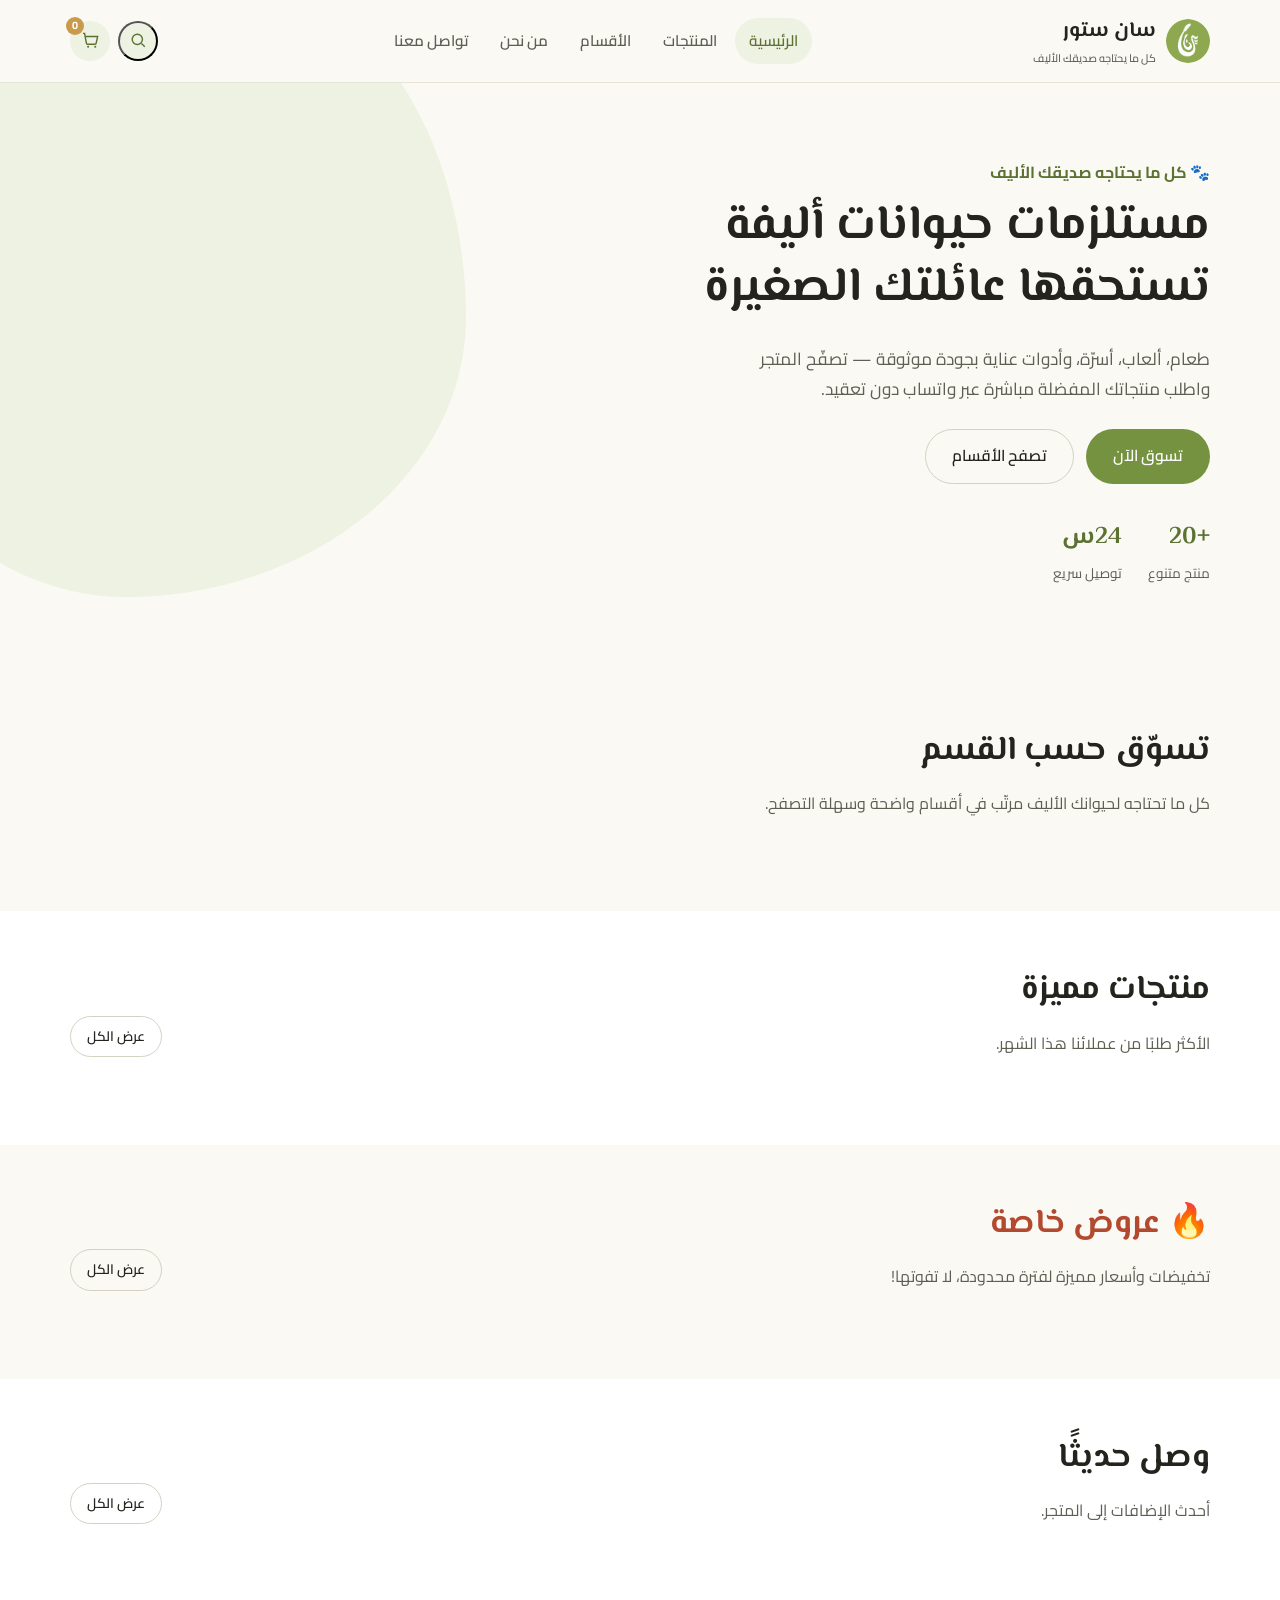
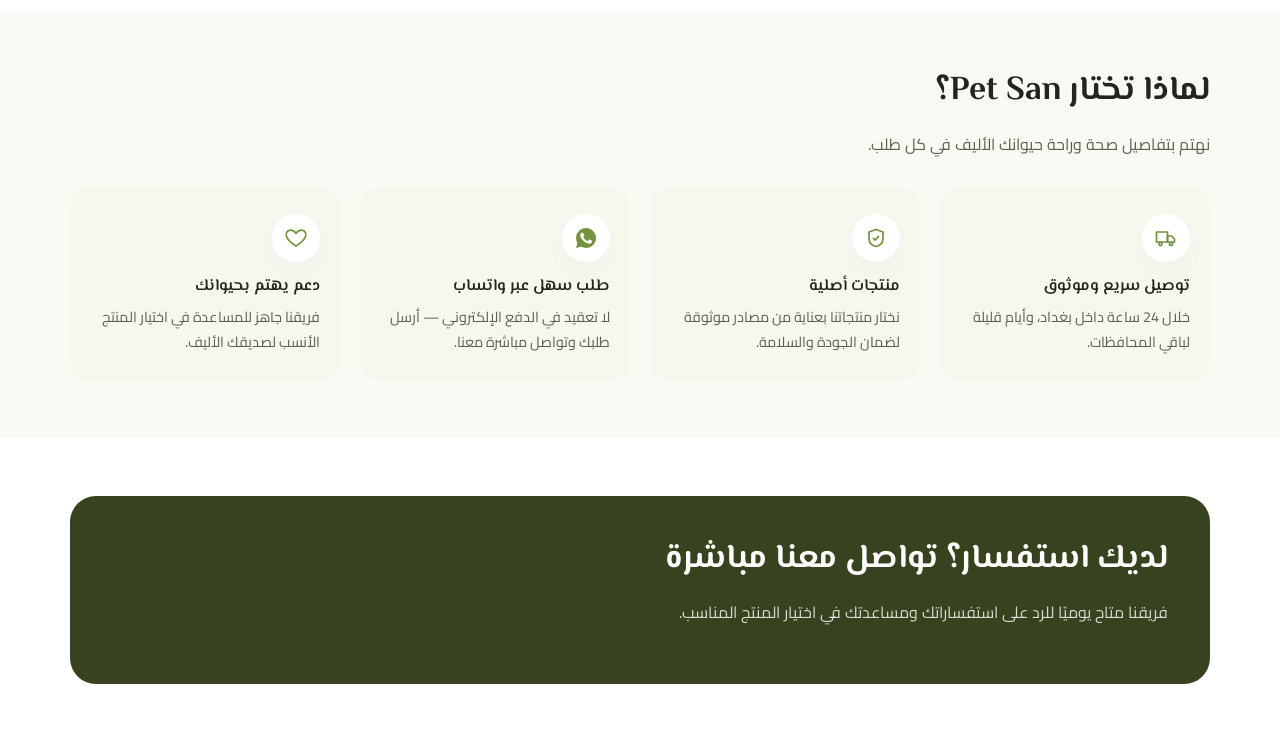
==== index.html @ 2a47bd46 "Update index.html" ====
<!DOCTYPE html>
<html lang="ar" dir="rtl">
<head>
  <meta name="viewport" content="width=device-width, initial-scale=1.0">
  <meta charset="UTF-8">
  <meta http-equiv="Cache-Control" content="no-cache, no-store, must-revalidate">
  <meta http-equiv="Pragma" content="no-cache">
  <meta http-equiv="Expires" content="0">
  <title>سان ستور | متجر مستلزمات الحيوانات الأليفة</title>
  <meta name="description" content="متجر عراقي لمستلزمات القطط والكلاب والطيور والأسماك — طلب سهل عبر واتساب وتوصيل سريع.">
  <link rel="icon" href="assets/logo/logo.png">
  <link rel="stylesheet" href="css/style.css?v=9">
<style>
  /* === التعديلات الجديدة === */
  .hero-art { background: none !important; box-shadow: none !important; border-radius: 0 !important; }
  .ads-slider-container {
      position: relative; width: 100%; aspect-ratio: 16 / 9;
      border-radius: var(--radius-lg, 16px); overflow: hidden;
      box-shadow: var(--shadow-lift); background: var(--olive-50); display: flex;
  }
  .ads-slider-track { display: flex; width: 100%; height: 100%; transition: transform 0.4s ease-in-out; }
  .ad-slide { flex: 0 0 100%; width: 100%; height: 100%; position: relative; }
  .ad-slide img { width: 100%; height: 100%; object-fit: cover; }
  .ads-dots { position: absolute; bottom: 12px; left: 50%; transform: translateX(-50%); display: flex; gap: 6px; z-index: 10; }
  .ad-dot { width: 8px; height: 8px; border-radius: 50%; background: rgba(255,255,255,0.5); cursor: pointer; transition: background 0.3s, transform 0.3s; }
  .ad-dot.active { background: var(--white, #fff); transform: scale(1.3); }
  
  .hero-art-default { position: relative; aspect-ratio: 1 / 1; border-radius: 55% 45% 60% 40% / 50% 55% 45% 50%; background: linear-gradient(155deg, var(--olive-500), var(--olive-700)); display: flex; align-items: center; justify-content: center; box-shadow: var(--shadow-lift); }
  .hero-art-default img { width: 46%; filter: drop-shadow(0 12px 18px rgba(0,0,0,.18)); }

  @media (max-width: 768px) {
    .section { padding-block: 14px !important; }
    .hero { padding-block: 16px 20px !important; }
    .section-head { margin-bottom: 10px !important; }

 

    .cat-chip { width: 95px !important; padding: 12px 8px !important; gap: 6px !important; }
    .cat-chip .cat-icon { width: 62px !important; height: 62px !important; }
    .cat-chip .cat-icon svg { width: 30px !important; height: 30px !important; }
    .cat-chip span.name { font-size: 0.95rem !important; font-weight: 700 !important; }

    .feature-grid { grid-template-columns: repeat(2, 1fr) !important; gap: 10px !important; }
    .feature-grid h3 { font-size: 13px !important; margin-bottom: 5px !important; }
    .feature-grid p { font-size: 11px !important; }
    
    /* كاروسيل أفقي لصفوف المنتجات في الصفحة الرئيسية فقط (تفاصيل شكل البطاقة نفسها موجودة في css/style.css) */
    .product-grid {
      display: flex !important; flex-wrap: nowrap !important; overflow-x: auto !important;
      scroll-snap-type: x mandatory !important; scroll-behavior: smooth !important;
      padding-bottom: 15px !important; -webkit-overflow-scrolling: touch !important;
      scrollbar-width: none !important; gap: 10px !important;
    }
    .product-grid::-webkit-scrollbar { display: none !important; }

    .product-grid .product-card {
      flex: 0 0 calc(50% - 5px) !important;
      max-width: none !important;
      scroll-snap-align: start !important;
    }
  }
</style>
</head>
<body>

<div id="site-header" data-active="home"></div>

<main>
  <section class="hero">
    <div class="hero-blob"></div>
    <div class="container hero-inner">
      <div class="hero-copy">
        <div class="hero-eyebrow-free">🐾 كل ما يحتاجه صديقك الأليف</div>
        <h1>مستلزمات حيوانات أليفة تستحقها عائلتك الصغيرة</h1>
        <p>طعام، ألعاب، أسرّة، وأدوات عناية بجودة موثوقة — تصفّح المتجر واطلب منتجاتك المفضلة مباشرة عبر واتساب دون تعقيد.</p>
        <div class="hero-cta">
          <a href="products.html" class="btn btn-primary">تسوق الآن</a>
          <a href="#categories" class="btn btn-outline">تصفح الأقسام</a>
        </div>
        <div class="hero-trust">
          <div><strong>+20</strong><span>منتج متنوع</span></div>
          <div><strong>24س</strong><span>توصيل سريع</span></div>
        </div>
      </div>
       <div class="hero-art" id="heroAdsContainer"></div>
    </div>
  </section>

  <section class="section" id="categories">
    <div class="container">
      <div class="section-head">
        <div>
          <h2>تسوّق حسب القسم</h2>
          <p>كل ما تحتاجه لحيوانك الأليف مرتّب في أقسام واضحة وسهلة التصفح.</p>
        </div>
      </div>
      <div class="cat-scroller" id="homeCategories"></div>
    </div>
  </section>

  <section class="section section-alt">
    <div class="container">
      <div class="section-head">
        <div>
          <h2>منتجات مميزة</h2>
          <p>الأكثر طلبًا من عملائنا هذا الشهر.</p>
        </div>
        <a href="products.html?filter=featured" class="btn btn-outline btn-sm">عرض الكل</a>
      </div>
      <div class="product-grid" id="featuredGrid"></div>
    </div>
  </section>

  <section class="section">
    <div class="container">
      <div class="section-head">
        <div>
          <h2 style="color: var(--danger);">🔥 عروض خاصة</h2>
          <p>تخفيضات وأسعار مميزة لفترة محدودة، لا تفوتها!</p>
        </div>
        <a href="products.html?filter=offer" class="btn btn-outline btn-sm">عرض الكل</a>
      </div>
      <div class="product-grid" id="offerGrid"></div>
    </div>
  </section>

  <section class="section section-alt">
    <div class="container">
      <div class="section-head">
        <div>
          <h2>وصل حديثًا</h2>
          <p>أحدث الإضافات إلى المتجر.</p>
        </div>
        <a href="products.html?filter=new" class="btn btn-outline btn-sm">عرض الكل</a>
      </div>
      <div class="product-grid" id="newGrid"></div>
    </div>
  </section>

  <section class="section">
    <div class="container">
      <div class="section-head">
        <div>
          <h2>لماذا تختار Pet San؟</h2>
          <p>نهتم بتفاصيل صحة وراحة حيوانك الأليف في كل طلب.</p>
        </div>
      </div>
      <div class="feature-grid">
        <div class="feature-card">
          <div class="icon">__ICON_TRUCK__</div>
          <h3>توصيل سريع وموثوق</h3>
          <p>خلال 24 ساعة داخل بغداد، وأيام قليلة لباقي المحافظات.</p>
        </div>
        <div class="feature-card">
          <div class="icon">__ICON_SHIELD__</div>
          <h3>منتجات أصلية</h3>
          <p>نختار منتجاتنا بعناية من مصادر موثوقة لضمان الجودة والسلامة.</p>
        </div>
        <div class="feature-card">
          <div class="icon">__ICON_WHATSAPP__</div>
          <h3>طلب سهل عبر واتساب</h3>
          <p>لا تعقيد في الدفع الإلكتروني — أرسل طلبك وتواصل مباشرة معنا.</p>
        </div>
        <div class="feature-card">
          <div class="icon">__ICON_HEART__</div>
          <h3>دعم يهتم بحيوانك</h3>
          <p>فريقنا جاهز للمساعدة في اختيار المنتج الأنسب لصديقك الأليف.</p>
        </div>
      </div>
    </div>
  </section>

  <section class="section section-alt">
    <div class="container">
      <div class="contact-band" id="contactBand">
        <div>
          <h2>لديك استفسار؟ تواصل معنا مباشرة</h2>
          <p>فريقنا متاح يوميًا للرد على استفساراتك ومساعدتك في اختيار المنتج المناسب.</p>
        </div>
        <div class="social-row" id="homeSocialRow" style="flex-wrap: wrap; justify-content: center; gap: 10px;"></div>
      </div>
    </div>
  </section>
</main>

<div id="site-footer"></div>

<script src="js/config.js?v=24"></script>
<script src="js/icons.js?v=24"></script>
<script src="js/store.js?v=24"></script>
<script src="js/whatsapp.js?v=24"></script>
<script src="js/app.js?v=24"></script>
<script src="js/products.js?v=24"></script>
<script>
  document.addEventListener("DOMContentLoaded", function () {
    document.querySelector(".feature-grid").innerHTML = document.querySelector(".feature-grid").innerHTML
      .replace("__ICON_TRUCK__", iconSvg("truck"))
      .replace("__ICON_SHIELD__", iconSvg("shield"))
      .replace("__ICON_WHATSAPP__", iconSvg("whatsapp"))
      .replace("__ICON_HEART__", iconSvg("heart"));

    const s = Store.getSettings();
    document.getElementById("homeSocialRow").innerHTML =
      '<a href="https://wa.me/' + whatsappDigitsOnly(s.whatsapp) + '" target="_blank" rel="noopener">' + iconSvg("whatsapp") + "واتساب</a>" +
      '<a href="' + s.instagram + '" target="_blank" rel="noopener">' + iconSvg("instagram") + 'انستقرام</a>' +
      '<a href="https://www.tiktok.com/@pet.san1?_r=1&_t=ZS-99pvm9fFrNt" target="_blank" rel="noopener"><svg xmlns="http://www.w3.org/2000/svg" width="18" height="18" viewBox="0 0 448 512" fill="currentColor" style="margin-left: 8px;"><path d="M448,209.91a210.06,210.06,0,0,1-122.77-39.25V349.38A162.55,162.55,0,1,1,185,188.31V278.2a74.62,74.62,0,1,0,52.23,71.18V0l88,0a121.18,121.18,0,0,0,1.86,22.17h0A122.18,122.18,0,0,0,381,102.39a121.43,121.43,0,0,0,67,20.14Z"/></svg>تيك توك</a>';

    // دمج إعلانات لوحة الأدمن (Store.getAds) مع الإعلانات الثابتة من js/config.js (CODE_ADS)
    const adminAds = Store.getAds();
    const codeAds = (typeof CODE_ADS !== "undefined") ? CODE_ADS : [];
    const ads = adminAds.concat(codeAds).sort((a, b) => (a.order || 0) - (b.order || 0));
    const heroArt = document.getElementById("heroAdsContainer");
    
    if (ads.length > 0) {
        let trackHtml = '<div class="ads-slider-container"><div class="ads-slider-track" id="adsTrack">';
        let dotsHtml = '<div class="ads-dots">';
        
        ads.forEach((ad, index) => {
            const imgWrap = ad.link ? `<a href="${ad.link}" target="_blank" style="display:block;width:100%;height:100%;"><img src="${ad.image}"></a>` : `<img src="${ad.image}">`;
            trackHtml += `<div class="ad-slide" data-index="${index}">${imgWrap}</div>`;
            dotsHtml += `<div class="ad-dot ${index === 0 ? 'active' : ''}" data-target="${index}"></div>`;
        });
        
        trackHtml += '</div>' + dotsHtml + '</div></div>';
        heroArt.innerHTML = trackHtml;
        
        const track = document.getElementById("adsTrack");
        const dots = document.querySelectorAll(".ad-dot");
        let currentIndex = 0, slideInterval;
        
        function goToSlide(index) {
            if(index < 0) index = ads.length - 1;
            if(index >= ads.length) index = 0;
            currentIndex = index;
            track.style.transform = `translateX(${currentIndex * 100}%)`;
            dots.forEach(d => d.classList.remove('active'));
            if(dots[currentIndex]) dots[currentIndex].classList.add('active');
        }
        
        function nextSlide() { goToSlide(currentIndex + 1); }
        function startAutoSlide() { slideInterval = setInterval(nextSlide, 3500); }
        function stopAutoSlide() { clearInterval(slideInterval); }
        
        dots.forEach(dot => {
            dot.addEventListener("click", function() { stopAutoSlide(); goToSlide(parseInt(this.dataset.target)); startAutoSlide(); });
        });
        
        startAutoSlide();
        
        let startX = 0, endX = 0;
        track.addEventListener('touchstart', e => { stopAutoSlide(); startX = e.changedTouches[0].screenX; });
        track.addEventListener('touchend', e => { 
            endX = e.changedTouches[0].screenX; 
            if (startX - endX > 50) nextSlide(); else if (endX - startX > 50) goToSlide(currentIndex - 1);
            startAutoSlide();
        });
    } else { heroArt.innerHTML = '<div class="hero-art-default"><img src="assets/logo/logo.png" alt="شعار سان ستور"></div>'; }
  });
</script>
</body>
</html>
---- css/style.css ----
/* ==========================================================================
   وربيرة | متجر مستلزمات الحيوانات الأليفة — Stylesheet
   ========================================================================== */

@import url('https://fonts.googleapis.com/css2?family=El+Messiri:wght@400;500;600;700&family=Cairo:wght@400;500;600;700&display=swap');

:root {
  /* Brand palette, drawn from the logo */
  --olive-900: #37421f;
  --olive-700: #5c7233;
  --olive-600: #74923f;
  --olive-500: #8fa94d;
  --olive-400: #a9c06e;
  --olive-100: #eef2e2;
  --olive-50:  #f6f8ef;

  --sand-500: #c99a4b;   /* secondary accent — used sparingly for badges */
  --sand-100: #f7ecd9;

  --cream: #faf9f4;
  --white: #ffffff;

  --ink-900: #22241d;    /* headings / primary text */
  --ink-600: #5c5f52;    /* secondary text */
  --ink-300: #9a9d8f;    /* placeholder / muted */

  --line: #e6e5d8;
  --line-strong: #d3d2c2;
  --border-table: #e2e8f0; /* لون مخصص لجداول لوحة التحكم */

  --danger: #b3492f;
  --danger-bg: #f7e9e4;

  --radius-lg: 26px;
  --radius-md: 16px;
  --radius-sm: 10px;
  --radius-pill: 999px;

  --shadow-soft: 0 10px 30px -18px rgba(34, 36, 29, 0.35);
  --shadow-lift: 0 16px 40px -16px rgba(55, 66, 31, 0.28);

  --font-display: 'El Messiri', 'Tajawal', sans-serif;
  --font-body: 'Cairo', 'Tajawal', sans-serif;

  --container: 1180px;
}

* { box-sizing: border-box; }
html { scroll-behavior: smooth; }

body {
  margin: 0;
  font-family: var(--font-body);
  color: var(--ink-900);
  background: var(--cream);
  line-height: 1.7;
  -webkit-font-smoothing: antialiased;
}

img { max-width: 100%; display: block; }

h1, h2, h3, h4 {
  font-family: var(--font-display);
  color: var(--ink-900);
  margin: 0 0 .5em;
  line-height: 1.3;
}

h1 { font-size: clamp(2rem, 4vw, 3rem); font-weight: 700; }
h2 { font-size: clamp(1.5rem, 3vw, 2.1rem); font-weight: 700; }
h3 { font-size: 1.25rem; font-weight: 600; }

p { margin: 0 0 1em; color: var(--ink-600); }

a { color: inherit; text-decoration: none; }

button { font-family: inherit; cursor: pointer; }

:focus-visible {
  outline: 3px solid var(--olive-400);
  outline-offset: 2px;
}

.container {
  max-width: var(--container);
  margin-inline: auto;
  padding-inline: 20px;
}

.visually-hidden {
  position: absolute; width: 1px; height: 1px;
  overflow: hidden; clip: rect(0 0 0 0); white-space: nowrap;
}

/* ---------- Buttons ---------- */
.btn {
  display: inline-flex; align-items: center; justify-content: center; gap: 8px;
  padding: 13px 26px;
  border-radius: var(--radius-pill);
  border: 1px solid transparent;
  font-weight: 600; font-size: .98rem;
  transition: transform .15s ease, box-shadow .15s ease, background .15s ease;
}
.btn-primary { background: var(--olive-600); color: var(--white); }
.btn-primary:hover { background: var(--olive-700); box-shadow: var(--shadow-lift); transform: translateY(-1px); }
.btn-outline { background: transparent; border-color: var(--line-strong); color: var(--ink-900); }
.btn-outline:hover { border-color: var(--olive-600); color: var(--olive-700); }
.btn-whatsapp { background: var(--ink-900); color: var(--white); }
.btn-whatsapp:hover { background: var(--olive-700); }
.btn-sm { padding: 8px 16px; font-size: .85rem; }
.btn-block { width: 100%; }
.btn:disabled { opacity: .5; cursor: not-allowed; transform: none !important; box-shadow: none !important; }
.btn svg { width: 18px; height: 18px; flex-shrink: 0; }

.btn-icon {
  display: inline-flex; align-items: center; justify-content: center;
  width: 40px; height: 40px; border-radius: 50%;
  background: var(--olive-100); color: var(--olive-700);
  transition: background .15s ease;
}
.btn-icon:hover { background: var(--olive-500); color: var(--white); }

.btn-icon svg { width: 19px; height: 19px; }

/* ---------- Header ---------- */
#site-header {
  position: sticky; top: 0; z-index: 50;
}
.site-header {
  background: rgba(250, 249, 244, .92);
  backdrop-filter: blur(8px);
  border-bottom: 1px solid var(--line);
}
.header-inner {
  display: flex; align-items: center; justify-content: space-between;
  padding-block: 14px; gap: 20px;
}
.brand { display: flex; align-items: center; gap: 10px; }
.brand img { width: 44px; height: 44px; border-radius: 50%; }
.brand-name { font-family: var(--font-display); font-size: 1.3rem; font-weight: 700; }
.brand-name span { display: block; font-family: var(--font-body); font-size: .68rem; font-weight: 500; color: var(--ink-600); }

.main-nav { display: flex; align-items: center; gap: 4px; }
.main-nav a {
  padding: 10px 14px; border-radius: var(--radius-pill); font-weight: 600; font-size: .95rem; color: var(--ink-600);
  transition: background .15s ease, color .15s ease;
}
.main-nav a:hover, .main-nav a.active { background: var(--olive-100); color: var(--olive-700); }

.header-actions { display: flex; align-items: center; gap: 8px; }
.cart-link { position: relative; }
.cart-count {
  position: absolute; top: -4px; left: -4px;
  background: var(--sand-500); color: var(--white);
  font-size: .68rem; font-weight: 700; line-height: 1;
  min-width: 18px; height: 18px; border-radius: 50%;
  display: flex; align-items: center; justify-content: center;
  padding: 0 3px;
}
.admin-link { opacity: .55; }
.admin-link:hover { opacity: 1; }

.nav-toggle {
  display: none; width: 42px; height: 42px; border-radius: 50%;
  background: var(--olive-100); border: none; align-items: center; justify-content: center;
}
.nav-toggle svg { width: 20px; height: 20px; color: var(--olive-700); }

/* ---------- Hero ---------- */
.hero {
  position: relative; overflow: hidden;
  padding-block: 30px 40px; /* مساحات أقل وأكثر احترافية */
}
.hero-blob {
  position: absolute; inset-inline-end: -12%; top: -18%;
  width: 620px; height: 620px;
  background: var(--olive-100);
  border-radius: 62% 38% 55% 45% / 48% 55% 45% 52%;
  z-index: 0;
}
.hero-inner {
  position: relative; z-index: 1;
  display: grid; grid-template-columns: 1.05fr .95fr; gap: 48px; align-items: center;
}
.hero-eyebrow-free { color: var(--olive-700); font-weight: 700; margin-bottom: 10px; }
.hero-copy p { font-size: 1.08rem; max-width: 46ch; }
.hero-cta { display: flex; gap: 12px; margin-top: 26px; flex-wrap: wrap; }
.hero-trust { display: flex; gap: 26px; margin-top: 34px; flex-wrap: wrap; }
.hero-trust div strong { display: block; font-family: var(--font-display); font-size: 1.5rem; color: var(--olive-700); }
.hero-trust div span { font-size: .85rem; color: var(--ink-600); }

.hero-art {
  position: relative;
  aspect-ratio: 1 / 1;
  border-radius: 55% 45% 60% 40% / 50% 55% 45% 50%;
  background: linear-gradient(155deg, var(--olive-500), var(--olive-700));
  display: flex; align-items: center; justify-content: center;
  box-shadow: var(--shadow-lift);
}
.hero-art img { width: 46%; filter: drop-shadow(0 12px 18px rgba(0,0,0,.18)); }

/* ---------- Section shells ---------- */
.section { padding-block: 58px; }
.section-head {
  display: flex; align-items: flex-end; justify-content: space-between; gap: 20px;
  margin-bottom: 30px; flex-wrap: wrap;
}
.section-head p { margin: 0; max-width: 50ch; }
.section-alt { background: var(--white); }

/* ---------- Category chips ---------- */
.cat-scroller {
  display: flex; gap: 14px; overflow-x: auto; padding-bottom: 6px;
  scrollbar-width: none;
}
.cat-scroller::-webkit-scrollbar { display: none; }
.cat-chip {
  flex: 0 0 auto;
  display: flex; flex-direction: column; align-items: center; gap: 10px;
  width: 118px; padding: 18px 12px;
  background: var(--white); border: 1px solid var(--line); border-radius: var(--radius-md);
  text-align: center; transition: border-color .15s ease, transform .15s ease;
}
.cat-chip:hover { border-color: var(--olive-500); transform: translateY(-2px); }
.cat-chip .cat-icon {
  width: 52px; height: 52px; border-radius: 50%;
  background: var(--olive-100); display: flex; align-items: center; justify-content: center;
}
.cat-chip .cat-icon svg { width: 26px; height: 26px; color: var(--olive-700); }
.cat-chip span.name { font-weight: 600; font-size: .88rem; }

.filter-chip {
  padding: 9px 18px; border-radius: var(--radius-pill); border: 1px solid var(--line-strong);
  background: var(--white); font-weight: 600; font-size: .88rem; color: var(--ink-600);
  white-space: nowrap;
}
.filter-chip.active, .filter-chip:hover { background: var(--olive-600); border-color: var(--olive-600); color: var(--white); }

/* ---------- Product grid & cards ---------- */
.product-grid {
  display: grid; gap: 16px;
  grid-template-columns: repeat(auto-fill, minmax(170px, 1fr)); /* تصغير الحد الأدنى للعرض لزيادة عدد الأعمدة */
}
.product-card {
  background: var(--white); border: 1px solid var(--line); border-radius: var(--radius-md);
  overflow: hidden; display: flex; flex-direction: column;
  transition: border-color .15s ease, box-shadow .15s ease;
}
.product-card:hover { border-color: var(--olive-400); box-shadow: var(--shadow-soft); }
.product-media {
  position: relative; aspect-ratio: 4/3; background: var(--olive-50);
  display: flex; align-items: center; justify-content: center; overflow: hidden;
  border: 1px solid var(--line);
}
.product-media img { width: 100%; height: 100%; object-fit: cover; }
.product-media .placeholder-icon { width: 42%; color: var(--olive-500); }
.badge {
  position: absolute; top: 10px; inset-inline-start: 10px;
  font-size: .72rem; font-weight: 700; padding: 5px 11px; border-radius: var(--radius-pill);
}
.badge-new { background: var(--olive-600); color: var(--white); }
.badge-featured { background: var(--sand-500); color: var(--white); }
.badge-out { position: static; margin-inline-start: 8px; background: var(--danger-bg); color: var(--danger); }
.badge-out-abs {
  position: absolute; top: 10px; inset-inline-end: 10px;
  font-size: .72rem; font-weight: 700; padding: 5px 11px;
  border-radius: var(--radius-pill); background: var(--ink-900); color: var(--white);
}
.badge-variants {
  position: absolute; top: auto; bottom: 10px; inset-inline-start: 10px;
  display: flex; align-items: center; gap: 4px; width: fit-content;
  font-size: .68rem; font-weight: 700; padding: 4px 10px 4px 8px;
  border-radius: var(--radius-pill);
  background: rgba(34, 36, 29, .78); color: var(--white);
  backdrop-filter: blur(3px);
}
.badge-variants svg { width: 12px; height: 12px; flex-shrink: 0; }

.product-body { padding: 16px; display: flex; flex-direction: column; gap: 8px; flex: 1; }
.product-cat { font-size: .76rem; color: var(--olive-700); font-weight: 700; }
.product-name {
  font-weight: 800; font-size: 1.12rem;
  display: -webkit-box; -webkit-line-clamp: 2; -webkit-box-orient: vertical;
  overflow: hidden; min-height: 2.8em;
}
.product-name a:hover { color: var(--olive-700); }
.product-desc { font-size: .87rem; color: var(--ink-600); flex: 1; }
.product-foot { display: flex; align-items: center; justify-content: space-between; margin-top: 6px; }
.price { font-family: var(--font-display); font-weight: 800; font-size: 1.3rem; color: var(--olive-700); }
.price small { font-size: .7rem; font-weight: 500; color: var(--ink-600); }
.product-actions { display: flex; gap: 8px; margin-top: 10px; }
.stock-line { font-size: .8rem; color: var(--ink-600); display: flex; align-items: center; gap: 6px; }
.dot { width: 8px; height: 8px; border-radius: 50%; background: var(--olive-500); }
.dot.dot-out { background: var(--danger); }

/* ---------- Why-us / trust ---------- */
.feature-grid { display: grid; grid-template-columns: repeat(4, 1fr); gap: 20px; }
.feature-card {
  background: var(--olive-50); border-radius: var(--radius-md); padding: 26px 20px;
}
.feature-card .icon {
  width: 48px; height: 48px; border-radius: 50%; background: var(--white);
  display: flex; align-items: center; justify-content: center; margin-bottom: 14px;
  box-shadow: var(--shadow-soft);
}
.feature-card .icon svg { width: 24px; height: 24px; color: var(--olive-600); }
.feature-card h3 { font-size: 1.02rem; }
.feature-card p { font-size: .9rem; margin: 0; }

/* ---------- Contact / social band ---------- */
.contact-band {
  background: var(--olive-900); color: var(--white); border-radius: var(--radius-lg);
  padding: 42px; display: grid; grid-template-columns: 1.2fr 1fr; gap: 30px; align-items: center;
}
.contact-band h2, .contact-band p { color: var(--white); }
.contact-band p { color: rgba(255,255,255,.8); }
.social-row { display: flex; gap: 12px; }
.social-row a {
  display: flex; align-items: center; gap: 10px; padding: 12px 20px;
  background: rgba(255,255,255,.12); border-radius: var(--radius-pill); font-weight: 600;
}
.social-row a:hover { background: rgba(255,255,255,.22); }
.social-row svg { width: 20px; height: 20px; }

/* ---------- Footer ---------- */
.site-footer { background: var(--ink-900); color: rgba(255,255,255,.7); padding-block: 50px 24px; margin-top: 60px; }
.footer-grid { display: grid; grid-template-columns: 1.4fr 1fr 1fr 1.2fr; gap: 32px; }
.footer-brand { display: flex; align-items: center; gap: 10px; margin-bottom: 12px; }
.footer-brand img { width: 38px; height: 38px; border-radius: 50%; }
.footer-brand strong { color: var(--white); font-family: var(--font-display); font-size: 1.1rem; }
.site-footer h4 { color: var(--white); font-size: .95rem; margin-bottom: 14px; }
.site-footer ul { list-style: none; margin: 0; padding: 0; display: flex; flex-direction: column; gap: 9px; font-size: .9rem; }
.site-footer ul a:hover { color: var(--white); }
.footer-bottom {
  margin-top: 40px; padding-top: 20px; border-top: 1px solid rgba(255,255,255,.12);
  display: flex; justify-content: space-between; font-size: .82rem; flex-wrap: wrap; gap: 10px;
}

/* ---------- Page header (inner pages) ---------- */
.page-header { padding-block: 40px 20px; }
.page-header p { max-width: 60ch; }
.breadcrumb { font-size: .85rem; color: var(--ink-600); margin-bottom: 10px; }
.breadcrumb a:hover { color: var(--olive-700); }

/* ---------- Shop toolbar ---------- */
.shop-layout { display: grid; grid-template-columns: 260px 1fr; gap: 30px; align-items: start; }
.shop-toolbar {
  display: flex; gap: 12px; margin-bottom: 24px; flex-wrap: wrap; align-items: center;
}
.search-box {
  position: relative; flex: 1; min-width: 220px;
}
.search-box input {
  width: 100%; padding: 12px 44px 12px 16px; border-radius: var(--radius-pill);
  border: 1px solid var(--line-strong); background: var(--white); font-family: inherit; font-size: .92rem;
}
.search-box svg { position: absolute; inset-inline-end: 15px; top: 50%; transform: translateY(-50%); width: 18px; height: 18px; color: var(--ink-300); }
.sort-select {
  padding: 12px 16px; border-radius: var(--radius-pill); border: 1px solid var(--line-strong);
  background: var(--white); font-family: inherit; font-weight: 600; font-size: .88rem;
}
.filter-panel {
  background: var(--white); border: 1px solid var(--line); border-radius: var(--radius-md); padding: 20px;
  display: flex; flex-direction: column; gap: 22px;
}
.filter-panel h4 { font-size: .95rem; margin-bottom: 12px; }
.filter-panel .cat-list { display: flex; flex-direction: column; gap: 6px; }
.filter-panel .cat-list button {
  text-align: start; padding: 9px 12px; border-radius: var(--radius-sm); border: none; background: none;
  font-family: inherit; font-size: .9rem; color: var(--ink-600); font-weight: 600;
}
.filter-panel .cat-list button.active, .filter-panel .cat-list button:hover { background: var(--olive-100); color: var(--olive-700); }
.range-row { display: flex; align-items: center; gap: 8px; }
.range-row input[type="number"] {
  width: 100%; padding: 9px 10px; border-radius: var(--radius-sm); border: 1px solid var(--line-strong); font-family: inherit;
}
.empty-state { text-align: center; padding: 60px 20px; color: var(--ink-600); }
.empty-state svg { width: 60px; height: 60px; color: var(--olive-300, var(--olive-400)); margin-bottom: 14px; }

/* ---------- Product detail ---------- */
.detail-grid { display: grid; grid-template-columns: 1fr 1fr; gap: 46px; align-items: flex-start; }
.detail-media {
  aspect-ratio: 1/1; background: var(--olive-50); border-radius: var(--radius-lg);
  display: flex; align-items: center; justify-content: center; overflow: hidden; position: relative;
}
.detail-media img { width: 100%; height: 100%; object-fit: cover; }
.detail-media .placeholder-icon { width: 34%; color: var(--olive-500); }
.detail-info .product-cat { display: inline-block; background: var(--olive-100); padding: 5px 12px; border-radius: var(--radius-pill); }
.detail-price { font-family: var(--font-display); font-size: 2rem; font-weight: 700; margin-block: 14px; }
.qty-stepper { display: flex; align-items: center; gap: 0; border: 1px solid var(--line-strong); border-radius: var(--radius-pill); width: fit-content; }
.qty-stepper button { width: 42px; height: 42px; background: none; border: none; font-size: 1.2rem; color: var(--olive-700); }
.qty-stepper input { width: 46px; border: none; background: none; text-align: center; font-family: inherit; font-weight: 700; font-size: 1rem; }
.detail-actions { display: flex; gap: 10px; margin-top: 22px; flex-wrap: wrap; }
.detail-meta { margin-top: 26px; border-top: 1px solid var(--line); padding-top: 18px; display: flex; flex-direction: column; gap: 8px; font-size: .92rem; }

/* ---------- Variant option chips (بدل القائمة المنسدلة) ---------- */
.variant-label { font-weight: 700; display: block; margin-bottom: 10px; font-size: .92rem; color: var(--ink-900); }
.variant-options { display: flex; flex-wrap: wrap; gap: 10px; }
.variant-chip {
  padding: 10px 22px; border-radius: var(--radius-pill);
  border: 1.5px solid var(--line-strong); background: var(--white);
  font-family: inherit; font-weight: 600; font-size: .92rem; color: var(--ink-900);
  transition: border-color .15s ease, background .15s ease, color .15s ease, transform .15s ease;
}
.variant-chip:hover { border-color: var(--olive-400); }
.variant-chip.active {
  background: var(--olive-600); border-color: var(--olive-600); color: var(--white);
  box-shadow: var(--shadow-soft); transform: translateY(-1px);
}

/* ---------- Cart ---------- */
.cart-layout { display: grid; grid-template-columns: 1fr 340px; gap: 30px; align-items: flex-start; }
.cart-item {
  display: grid; grid-template-columns: 76px 1fr auto auto; gap: 16px; align-items: center;
  padding: 16px; background: var(--white); border: 1px solid var(--line); border-radius: var(--radius-md); margin-bottom: 14px;
}
.cart-item img, .cart-item .placeholder-icon-wrap { width: 76px; height: 76px; border-radius: var(--radius-sm); object-fit: cover; background: var(--olive-50); display: flex; align-items: center; justify-content: center; }
.cart-item .placeholder-icon-wrap svg { width: 40%; color: var(--olive-500); }
.cart-item h4 { margin: 0 0 4px; font-size: .96rem; }
.cart-item .unit-price { font-size: .85rem; color: var(--ink-600); }
.cart-item .remove-btn { color: var(--danger); font-size: .82rem; font-weight: 600; margin-top: 6px; }
.summary-card { background: var(--white); border: 1px solid var(--line); border-radius: var(--radius-md); padding: 22px; position: sticky; top: 90px; }
.summary-row { display: flex; justify-content: space-between; padding-block: 8px; font-size: .95rem; }
.summary-row.total { border-top: 1px solid var(--line); margin-top: 8px; padding-top: 14px; font-weight: 700; font-size: 1.1rem; }
.summary-row.total span:last-child { font-family: var(--font-display); color: var(--olive-700); }

/* ---------- Forms ---------- */
.form-card { background: var(--white); border: 1px solid var(--line); border-radius: var(--radius-lg); padding: 34px; max-width: 460px; margin-inline: auto; }
.field { margin-bottom: 16px; }
.field label { display: block; font-weight: 600; font-size: .88rem; margin-bottom: 6px; }
.field input, .field select, .field textarea {
  width: 100%; padding: 12px 14px; border-radius: var(--radius-sm); border: 1px solid var(--line-strong);
  font-family: inherit; font-size: .95rem; background: var(--white);
}
.field textarea { resize: vertical; min-height: 90px; }
.field-hint { font-size: .78rem; color: var(--ink-300); margin-top: 4px; }
.form-error { background: var(--danger-bg); color: var(--danger); padding: 10px 14px; border-radius: var(--radius-sm); font-size: .88rem; margin-bottom: 14px; display: none; }
.checkbox-row { display: flex; align-items: center; gap: 8px; }
.checkbox-row input { width: auto; }

/* ---------- Admin ---------- */
.admin-shell { display: grid; grid-template-columns: 240px 1fr; min-height: 100vh; }
.admin-sidebar { background: var(--ink-900); color: rgba(255,255,255,.75); padding: 22px 16px; display: flex; flex-direction: column; }
.admin-sidebar .brand-name, .admin-sidebar .brand-name span { color: var(--white); }
.admin-sidebar .brand { margin-bottom: 30px; padding-inline: 8px; }
.admin-nav { display: flex; flex-direction: column; gap: 4px; flex: 1; }
.admin-nav button, .admin-nav a {
  display: flex; align-items: center; gap: 10px; padding: 11px 14px; border-radius: var(--radius-sm);
  background: none; border: none; color: inherit; font-family: inherit; font-weight: 600; font-size: .92rem; text-align: start;
}
.admin-nav button.active, .admin-nav button:hover, .admin-nav a:hover { background: rgba(255,255,255,.1); color: var(--white); }
.admin-nav svg { width: 18px; height: 18px; }
.admin-logout { margin-top: auto; padding-top: 16px; border-top: 1px solid rgba(255,255,255,.12); }

.admin-main { padding: 30px 34px; }
.admin-topbar { display: flex; align-items: center; justify-content: space-between; margin-bottom: 26px; }
.admin-stats { display: grid; grid-template-columns: repeat(4, 1fr); gap: 18px; margin-bottom: 30px; }
.stat-card { background: var(--white); border: 1px solid var(--line); border-radius: var(--radius-md); padding: 20px; }
.stat-card .num { font-family: var(--font-display); font-size: 1.8rem; font-weight: 700; color: var(--olive-700); }
.stat-card .label { font-size: .85rem; color: var(--ink-600); }

.admin-panel { background: var(--white); border: 1px solid var(--line); border-radius: var(--radius-md); padding: 22px; margin-bottom: 24px; }
.panel-head { display: flex; align-items: center; justify-content: space-between; margin-bottom: 18px; gap: 12px; flex-wrap: wrap; }

/* -- تحسين جداول الإدارة وحل مشكلة الخطوط المتقطعة -- */
.admin-table { 
    width: 100%; 
    border-collapse: collapse; 
    border-spacing: 0;
    font-size: .9rem; 
}
.admin-table th, .admin-table td { 
    padding: 12px 10px; 
    text-align: start; 
    border-bottom: 1px solid var(--border-table); 
}
.admin-table th { color: var(--ink-600); font-weight: 700; font-size: .8rem; }
.admin-table img { width: 42px; height: 42px; border-radius: 8px; object-fit: cover; background: var(--olive-50); }

/* -- تحسين أزرار الإجراءات (تعديل/حذف) -- */
.admin-table .row-actions { 
    display: flex; 
    gap: 8px; 
    align-items: center;
}
.row-actions .btn-icon {
    width: 38px;
    height: 38px;
    display: flex;
    align-items: center;
    justify-content: center;
    border-radius: 8px;
    border: 1px solid var(--line);
    background-color: var(--white);
    padding: 0;
}
.row-actions .btn-icon svg {
    width: 20px;
    height: 20px;
    stroke-width: 2.2; /* يعالج مشكلة الخطوط المتقطعة للأيقونات */
    stroke: currentColor;
    fill: none;
}
.row-actions .btn-icon[title="حذف"] {
    color: var(--danger);
    background-color: var(--danger-bg);
    border-color: #fecaca;
}
.row-actions .btn-icon[title="تعديل"] {
    color: #3b82f6;
    background-color: #eff6ff;
    border-color: #bfdbfe;
}

.pill { display: inline-flex; padding: 4px 11px; border-radius: var(--radius-pill); font-size: .75rem; font-weight: 700; }
.pill-ok { background: var(--olive-100); color: var(--olive-700); }
.pill-off { background: var(--danger-bg); color: var(--danger); }

/* -- النوافذ المنبثقة (المنتجات / الأقسام) وتوسيطها في كل الشاشات -- */
.modal-overlay {
  position: fixed; inset: 0; background: rgba(34,36,29,.5); display: none; align-items: center; justify-content: center;
  padding: 15px; z-index: 100;
}
.modal-overlay.open { display: flex; }
.modal-card {
  background: var(--white); border-radius: var(--radius-lg); padding: 28px; width: 100%; max-width: 500px;
  max-height: 90vh; overflow-y: auto; position: relative; margin: auto; box-sizing: border-box;
}
.modal-head { display: flex; justify-content: space-between; align-items: center; margin-bottom: 18px; }
.close-modal { width: 34px; height: 34px; border-radius: 50%; background: var(--olive-100); border: none; display: flex; align-items: center; justify-content: center; }
.image-upload { display: flex; align-items: center; gap: 14px; }
.image-upload .preview { width: 68px; height: 68px; border-radius: var(--radius-sm); background: var(--olive-50); display: flex; align-items: center; justify-content: center; overflow: hidden; }
.image-upload .preview img { width: 100%; height: 100%; object-fit: cover; }
.image-upload .preview svg { width: 40%; color: var(--olive-500); }

.toast {
  position: fixed; bottom: 26px; left: 50%; transform: translateX(-50%) translateY(12px);
  background: var(--ink-900); color: var(--white); padding: 13px 24px; border-radius: var(--radius-pill);
  font-weight: 600; font-size: .9rem; opacity: 0; pointer-events: none; transition: opacity .2s ease, transform .2s ease;
  z-index: 200; box-shadow: var(--shadow-lift);
}
.toast.show { opacity: 1; transform: translateX(-50%) translateY(0); }

.setup-note {
  background: var(--sand-100); border: 1px solid var(--sand-500); color: var(--olive-900);
  padding: 14px 18px; border-radius: var(--radius-md); font-size: .88rem; margin-bottom: 20px;
}

/* ---------- About page ---------- */
.about-hero { display: grid; grid-template-columns: 1fr 1fr; gap: 40px; align-items: center; }
.value-grid { display: grid; grid-template-columns: repeat(3, 1fr); gap: 20px; }

/* ---------- Small admin helpers ---------- */
.admin-table-icon {
  width: 42px; height: 42px; border-radius: 8px; background: var(--olive-50);
  display: flex; align-items: center; justify-content: center;
}
.admin-table-icon svg { width: 55%; color: var(--olive-500); }

.icon-picker { display: grid; grid-template-columns: repeat(6, 1fr); gap: 8px; }
.icon-choice { position: relative; cursor: pointer; }
.icon-choice input { position: absolute; opacity: 0; }
.icon-choice span {
  display: flex; align-items: center; justify-content: center; height: 44px;
  border: 1px solid var(--line-strong); border-radius: var(--radius-sm); color: var(--ink-600);
}
.icon-choice span svg { width: 20px; height: 20px; }
.icon-choice input:checked + span { background: var(--olive-600); border-color: var(--olive-600); color: var(--white); }

/* ==========================================================================
   Mobile & Responsive (تم تجميعها هنا لضمان عملها بشكل مثالي)
   ========================================================================== */

@media (max-width: 980px) {
  .hero-inner, .detail-grid, .about-hero { grid-template-columns: 1fr; }
.hero-art { max-width: 220px; margin-inline: auto; order: -1; margin-bottom: 20px; }  .feature-grid { grid-template-columns: repeat(2, 1fr); }
  .contact-band { grid-template-columns: 1fr; padding: 30px; }
  .footer-grid { grid-template-columns: 1fr 1fr; }
  .shop-layout { grid-template-columns: 1fr; }
  .filter-panel { position: static; }
  .cart-layout { grid-template-columns: 1fr; }
  .summary-card { position: static; }
  .admin-shell { grid-template-columns: 1fr; }
  .admin-sidebar { display: none; }
  .admin-sidebar.open { display: flex; position: fixed; inset: 0; z-index: 80; width: 260px; height: 100vh; }
  .admin-stats { grid-template-columns: repeat(2, 1fr); }
  .value-grid { grid-template-columns: 1fr; }
  #adminSidebarToggle { display: flex !important; }
}

@media (max-width: 768px) {
  .hero-art {
    max-width: 100%; /* السماح للإعلان بأخذ العرض الكامل للشاشة */
    width: 100%;
    margin-top: 10px;
    margin-bottom: 15px;
    transform: none;
    aspect-ratio: auto; /* إلغاء التقييد المربع للإعلانات */
  }

  .hero-art-default {
    max-width: 160px; /* الحفاظ على حجم الشعار صغيراً إذا لم تكن هناك إعلانات */
    margin: 0 auto;
    width: 100%;
  }
  .hero h1 { font-size: 1.6rem; } /* تصغير العنوان قليلاً ليناسب الشاشة */
  .hero-copy p { font-size: 0.95rem; margin-bottom: 15px; }
  .hero-trust { margin-top: 20px; }
  
  .feature-grid, .grid, .category-grid {
    display: grid;
    grid-template-columns: repeat(2, 1fr);
    gap: 8px;
  }
}

@media (max-width: 720px) {
  .main-nav { display: none; }
  .nav-toggle { display: flex; }
  .main-nav.open {
    display: flex; flex-direction: column; position: absolute; top: 100%; inset-inline: 0;
    background: var(--white); border-bottom: 1px solid var(--line); padding: 10px 20px 18px; gap: 4px;
  }
  .header-inner { position: relative; }
  .feature-grid { grid-template-columns: 1fr; }
  
  /* إصلاح طول الفوتر في الهواتف بجعله عمودين لتوفير المساحة */
  .footer-grid { 
      grid-template-columns: 1fr 1fr; 
      gap: 20px; 
  }
  /* جعل قسم اللوجو (الأول) وقسم التواصل (الأخير) يأخذان العرض كاملاً */
  .footer-grid > div:first-child,
  .footer-grid > div:last-child {
      grid-column: span 2;
  }
  
  .admin-main { padding: 20px 16px; }
  .admin-stats { grid-template-columns: 1fr 1fr; }
  .cart-item { grid-template-columns: 60px 1fr; grid-template-areas: "img name" "img actions"; }
  .cart-item img, .cart-item .placeholder-icon-wrap { grid-area: img; }
  .hero-cta .btn { flex: 1; }
}
/* ==========================================================================
   الإصلاحات النهائية لأخطاء عرض الموبايل (القائمة الجانبية والمودال)
   ========================================================================== */

/* 1. إصلاح حجم أيقونات تسجيل الخروج والصفحة الرئيسية */
.admin-logout svg {
    width: 22px !important;
    height: 22px !important;
    flex-shrink: 0 !important;
}

.admin-logout a,
.admin-logout button {
    display: flex !important;
    align-items: center !important;
    gap: 10px !important;
    padding: 12px 14px !important;
    justify-content: flex-start !important;
    color: inherit !important;
    background: transparent !important;
    border: none !important;
    width: 100% !important;
    text-align: right !important;
    font-size: 0.92rem !important;
}

/* 2. إصلاح تمركز القائمة الجانبية لتبدأ من اليمين في الهواتف */
@media (max-width: 980px) {
    .admin-sidebar.open {
        right: 0 !important;
        left: auto !important;
        width: 280px !important;
        max-width: 85vw !important;
        box-shadow: -10px 0 30px rgba(0,0,0,0.5) !important;
    }
}

/* 3. إصلاح جذري لانزياح النافذة المنبثقة (المودال) في الهواتف */
.modal-overlay.open {
    display: flex !important;
    justify-content: center !important;
    align-items: center !important;
    padding: 15px !important;
}

.modal-card {
    margin: 0 !important; /* إزالة margin: auto التي تسبب الانزياح في الوضع العربي */
    width: 100% !important;
    max-width: calc(100vw - 30px) !important; /* إجبار المتصفح على احترام حدود الشاشة */
    position: relative !important;
    inset: auto !important;
    transform: none !important;
}
/* ==========================================================================
   تحسين قائمة الأقسام للموبايل (ستارة منبثقة)
   ========================================================================== */
@media (max-width: 980px) {
    .mobile-toggle-btn {
        display: flex !important;
    }
    .filter-list-container {
        display: none;
        padding-top: 10px;
        border-top: 1px solid var(--line);
        margin-top: 10px;
    }
    .filter-list-container.open {
        display: flex;
    }
}
@media (min-width: 981px) {
    .mobile-toggle-btn {
        display: none !important;
    }
    .filter-list-container {
        display: flex !important;
    }
}
/* ==========================================================================
   Global Live Search Overlay (نافذة البحث المباشر)
   ========================================================================== */
.global-search-overlay {
    position: fixed; inset: 0; background: rgba(34,36,29,0.8); backdrop-filter: blur(4px);
    z-index: 1000; display: none; padding: 20px;
}
.global-search-overlay.open {
    display: block;
    animation: fadeIn 0.2s ease;
}
.global-search-container {
    background: var(--white); border-radius: var(--radius-lg); max-width: 600px;
    margin: 40px auto 0; padding: 20px; box-shadow: var(--shadow-lift);
    display: flex; flex-direction: column; max-height: 80vh;
}
.global-search-header {
    display: flex; gap: 10px; align-items: center; margin-bottom: 20px;
}
.global-search-results {
    overflow-y: auto; display: flex; flex-direction: column; gap: 10px;
    padding-inline-end: 5px;
}
.global-search-results::-webkit-scrollbar { width: 6px; }
.global-search-results::-webkit-scrollbar-thumb { background: var(--line-strong); border-radius: 4px; }
.search-result-item {
    display: flex; gap: 15px; align-items: center; padding: 12px;
    border-radius: var(--radius-md); border: 1px solid var(--line);
    transition: all 0.2s; background: var(--cream); text-decoration: none;
}
.search-result-item:hover {
    border-color: var(--olive-400); background: var(--olive-50); transform: translateY(-2px);
}
.search-item-img {
    width: 60px; height: 60px; border-radius: var(--radius-sm); overflow: hidden;
    background: var(--white); display: flex; align-items: center; justify-content: center;
    flex-shrink: 0; border: 1px solid var(--line);
}
.search-item-img img { width: 100%; height: 100%; object-fit: cover; }
.search-item-img .search-img-placeholder { color: var(--olive-400); width: 60%; }
.search-item-img .search-img-placeholder svg { width: 100%; height: 100%; }
.search-item-info h4 { font-size: 0.95rem; margin: 0 0 6px; color: var(--ink-900); font-weight: 700; line-height: 1.3;}
.search-item-info span { font-size: 0.9rem; font-weight: 700; color: var(--olive-700); font-family: var(--font-display);}
.empty-search {
    text-align: center; padding: 40px 20px; color: var(--ink-300); font-size: 0.95rem; font-weight: 600;
}
@keyframes fadeIn { 
    from { opacity: 0; transform: translateY(-10px); } 
    to { opacity: 1; transform: translateY(0); } 
}
@media (max-width: 768px) {
    .global-search-container { margin: 10px auto 0; max-height: 90vh; padding: 15px;}
    .search-result-item { padding: 10px; gap: 10px;}
    .search-item-img { width: 50px; height: 50px; }
    .search-item-info h4 { font-size: 0.85rem;}
}
/* === توحيد إطارات صور المنتجات (مربع + حواف منحنية) === */
.product-card .product-media {
    position: relative !important;
    width: 100% !important;
    aspect-ratio: 1 / 1 !important;
    border-radius: 16px !important;
    overflow: hidden !important;
    background: var(--white) !important;
    padding: 10px !important;
    margin-bottom: 10px !important;
    border: 1px solid var(--line-strong) !important;
}

.product-card .product-media img {
    width: 100% !important;
    height: 100% !important;
    object-fit: cover !important;
    border-radius: 10px !important;
    border: 1px solid var(--line) !important;
    padding: 0 !important;
}
/* === تصميم مضغوط واحترافي لبطاقة المنتج (زر دائري بدل الكبسولة الكاملة) === */
.product-actions { margin-top: 0 !important; }
.product-actions .btn-primary {
  width: 38px !important; height: 38px !important; min-width: 38px !important;
  padding: 0 !important; border-radius: 50% !important;
  flex-shrink: 0 !important; font-size: 0 !important; /* يخفي أي نص متبقٍ */
}
.product-actions .btn-primary svg { width: 18px !important; height: 18px !important; margin: 0 !important; }
.product-actions .btn-primary:disabled { background: var(--ink-300) !important; }

@media (max-width: 768px) {
    .product-card { border-radius: 14px; }
    .product-body { padding: 10px; gap: 3px; }
    .product-card .product-cat {
        font-size: 11px !important;
    }
    .product-card .product-name,
    .product-card .product-name a {
        font-size: 15px !important;
        font-weight: 800 !important;
        line-height: 1.35 !important;
        display: -webkit-box !important;
        -webkit-line-clamp: 1 !important;
        -webkit-box-orient: vertical !important;
        overflow: hidden !important;
        min-height: unset !important;
        margin-bottom: 0 !important;
    }
    .product-card .product-foot {
        margin-top: 4px !important;
        display: flex !important;
        align-items: center !important;
        justify-content: space-between !important;
        gap: 6px !important;
    }
    .product-card .price {
        font-size: 17px !important;
        font-weight: 900 !important;
        color: var(--olive-700) !important;
    }
    .product-card .stock-line { font-size: 10.5px !important; margin-bottom: 2px !important; }
}

/* === ملاءمة الموقع لشاشات الهواتف (أبعاد عامة + صفحة تفاصيل المنتج) === */
html, body { overflow-x: hidden; max-width: 100%; }

@media (max-width: 768px) {
    .page-header { padding-block: 20px 8px; }
    .detail-grid { gap: 20px; }
    .detail-info h1 { font-size: 1.35rem; margin-bottom: 8px; }
    .detail-price { font-size: 1.6rem; margin-block: 8px; }
    .detail-info p { font-size: .92rem; }
    .variant-options { gap: 8px; }
    .variant-chip { padding: 9px 16px; font-size: .86rem; }
    .detail-actions { flex-direction: column; gap: 10px; }
    .detail-actions .btn { width: 100%; }
    .qty-stepper { width: 100%; justify-content: center; }
}
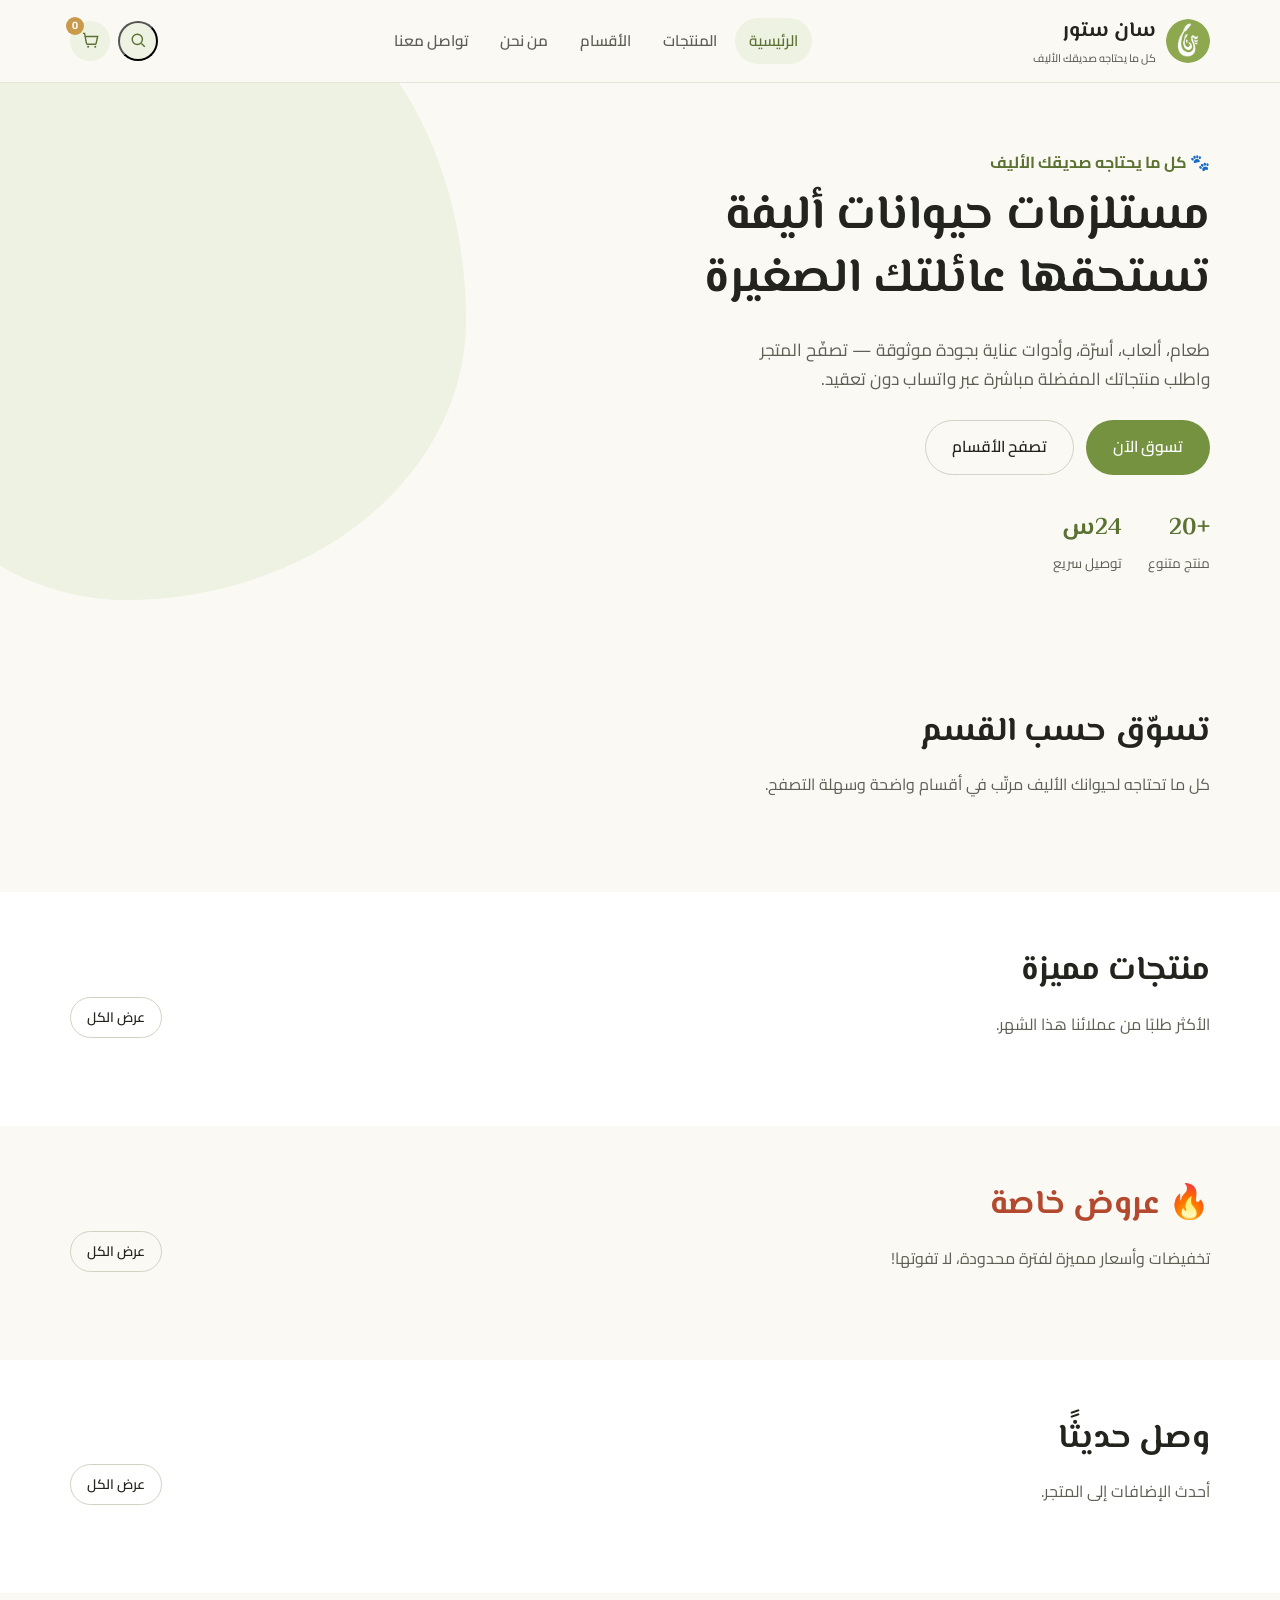
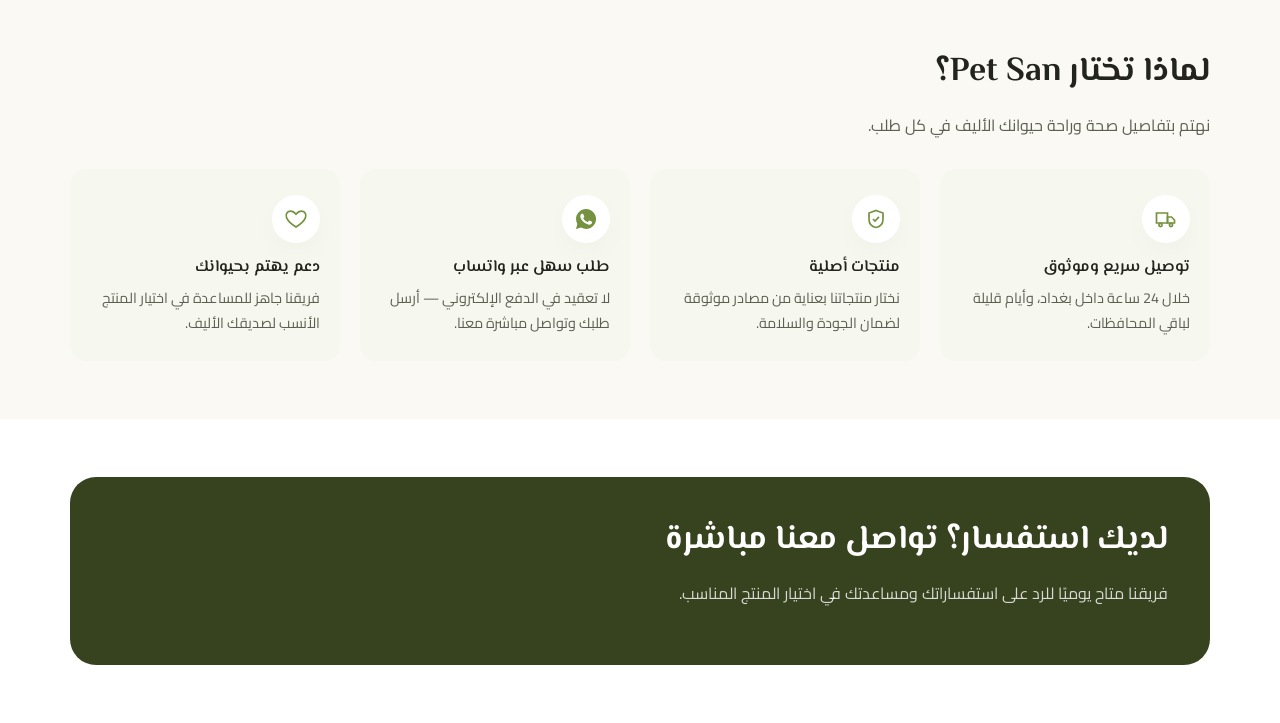
==== commit 88d05844: "Update index.html" ====
--- a/index.html
+++ b/index.html
@@ -9,10 +9,31 @@
   <title>سان ستور | متجر مستلزمات الحيوانات الأليفة</title>
   <meta name="description" content="متجر عراقي لمستلزمات القطط والكلاب والطيور والأسماك — طلب سهل عبر واتساب وتوصيل سريع.">
   <link rel="icon" href="assets/logo/logo.png">
-  <link rel="stylesheet" href="css/style.css?v=9">
+  <link rel="stylesheet" href="css/style.css?v=28">
 <style>
-  /* === التعديلات الجديدة === */
-  .hero-art { background: none !important; box-shadow: none !important; border-radius: 0 !important; }
+  /* === التعديلات التنسيقية وسلايدر الإعلانات === */
+  .hero-art { background: none !important; box-shadow: none !important; border-radius: 0 !important; width: 100% !important; }
+  
+  /* إصلاح الحجم والتقسيم في وضع سطح المكتب (الشاشات الكبيرة) */
+  @media (min-width: 768px) {
+      .hero-inner {
+          display: flex !important;
+          align-items: center !important;
+          justify-content: space-between !important;
+          gap: 40px !important;
+      }
+      .hero-copy {
+          flex: 1.2 !important;
+          text-align: right !important;
+      }
+      .hero-art {
+          flex: 1 !important;
+          max-width: 600px !important;
+          min-width: 350px !important;
+          margin: 0 auto !important;
+      }
+  }
+
   .ads-slider-container {
       position: relative; width: 100%; aspect-ratio: 16 / 9;
       border-radius: var(--radius-lg, 16px); overflow: hidden;
@@ -28,12 +49,12 @@
   .hero-art-default { position: relative; aspect-ratio: 1 / 1; border-radius: 55% 45% 60% 40% / 50% 55% 45% 50%; background: linear-gradient(155deg, var(--olive-500), var(--olive-700)); display: flex; align-items: center; justify-content: center; box-shadow: var(--shadow-lift); }
   .hero-art-default img { width: 46%; filter: drop-shadow(0 12px 18px rgba(0,0,0,.18)); }
 
+  /* تنسيقات الهواتف والشاشات الصغيرة */
   @media (max-width: 768px) {
+    .hero-art { margin-top: 20px !important; }
     .section { padding-block: 14px !important; }
     .hero { padding-block: 16px 20px !important; }
     .section-head { margin-bottom: 10px !important; }
-
- 
 
     .cat-chip { width: 95px !important; padding: 12px 8px !important; gap: 6px !important; }
     .cat-chip .cat-icon { width: 62px !important; height: 62px !important; }
@@ -44,7 +65,7 @@
     .feature-grid h3 { font-size: 13px !important; margin-bottom: 5px !important; }
     .feature-grid p { font-size: 11px !important; }
     
-    /* كاروسيل أفقي لصفوف المنتجات في الصفحة الرئيسية فقط (تفاصيل شكل البطاقة نفسها موجودة في css/style.css) */
+    /* كاروسيل أفقي لصفوف المنتجات في الصفحة الرئيسية */
     .product-grid {
       display: flex !important; flex-wrap: nowrap !important; overflow-x: auto !important;
       scroll-snap-type: x mandatory !important; scroll-behavior: smooth !important;
@@ -82,7 +103,7 @@
           <div><strong>24س</strong><span>توصيل سريع</span></div>
         </div>
       </div>
-       <div class="hero-art" id="heroAdsContainer"></div>
+      <div class="hero-art" id="heroAdsContainer"></div>
     </div>
   </section>
 
@@ -182,34 +203,131 @@
     </div>
   </section>
 </main>
-
+  
 <div id="site-footer"></div>
 
-<script src="js/config.js?v=24"></script>
-<script src="js/icons.js?v=24"></script>
-<script src="js/store.js?v=24"></script>
-<script src="js/whatsapp.js?v=24"></script>
-<script src="js/app.js?v=24"></script>
-<script src="js/products.js?v=24"></script>
+<script src="js/config.js?v=28"></script>
+<script src="js/icons.js?v=28"></script>
+<script src="js/store.js?v=28"></script>
+<script src="js/whatsapp.js?v=28"></script>
+<script src="js/app.js?v=28"></script>
 <script>
-  document.addEventListener("DOMContentLoaded", function () {
-    document.querySelector(".feature-grid").innerHTML = document.querySelector(".feature-grid").innerHTML
-      .replace("__ICON_TRUCK__", iconSvg("truck"))
-      .replace("__ICON_SHIELD__", iconSvg("shield"))
-      .replace("__ICON_WHATSAPP__", iconSvg("whatsapp"))
-      .replace("__ICON_HEART__", iconSvg("heart"));
-
+  let slideInterval = null;
+
+  function productMediaHtml(product) {
+    if (product.image) {
+      return '<img src="' + product.image + '" alt="' + product.name + '" loading="lazy">';
+    }
+    const cat = Store.getCategories().find(function (c) { return c.id === product.categoryId; });
+    const key = cat ? cat.icon : "paw";
+    return '<div class="placeholder-icon">' + iconSvg(key) + "</div>";
+  }
+
+  function renderHomeProductCard(product) {
+    const outOfStock = !product.available || product.stock <= 0;
+    const badges = [];
+    
+    if (product.isOffer) badges.push('<span class="badge badge-offer" style="background:var(--danger); color:white;">عرض🔥</span>');
+    else if (product.isNew) badges.push('<span class="badge badge-new">جديد</span>');
+    else if (product.featured) badges.push('<span class="badge badge-featured">مميز</span>');
+    if (outOfStock) badges.push('<span class="badge badge-out-abs">غير متوفر</span>');
+    if (product.variants && product.variants.length > 1) {
+      badges.push('<span class="badge badge-variants">' + iconSvg("layers") + product.variants.length + ' خيارات</span>');
+    }
+
+    return (
+      '<article class="product-card">' +
+        '<a href="product.html?id=' + product.id + '" class="product-media">' +
+          productMediaHtml(product) +
+          badges.join("") +
+        '</a>' +
+        '<div class="product-body">' +
+          '<span class="product-cat">' + Store.getCategoryName(product.categoryId) + "</span>" +
+          '<h3 class="product-name"><a href="product.html?id=' + product.id + '">' + product.name + "</a></h3>" +
+          '<div class="product-foot">' +
+            '<span class="price">' + formatPrice(product.price) + "</span>" +
+            '<div class="product-actions">' +
+              '<button class="btn btn-primary" ' + (outOfStock ? "disabled" : "") +
+                ' title="' + (outOfStock ? "غير متوفر" : "أضف للسلة") + '"' +
+                ' onclick="quickAddToCart(\'' + product.id + '\')">' +
+                iconSvg("cart") +
+              "</button>" +
+            '</div>' +
+          '</div>' +
+        '</div>' +
+      '</article>'
+    );
+  }
+
+  function quickAddToCart(productId) {
+    const product = Store.getProduct(productId);
+    if (!product || !product.available || product.stock <= 0) return;
+    if (product.variants && product.variants.length > 0) {
+        window.location.href = 'product.html?id=' + productId;
+        return;
+    }
+    Store.addToCart(productId, 1);
+    showToast(product.name + " أُضيف إلى السلة");
+  }
+
+  function renderGridInto(containerId, products, emptyMessage) {
+    const el = document.getElementById(containerId);
+    if (!el) return;
+    if (!products.length) {
+      el.innerHTML = '<div class="empty-state" style="padding:20px;text-align:center;width:100%;color:var(--ink-400);">' + iconSvg("box") + "<p>" + (emptyMessage || "لا توجد منتجات لعرضها حاليًا.") + "</p></div>";
+      return;
+    }
+    el.innerHTML = products.map(renderHomeProductCard).join("");
+  }
+
+  function renderAllHomeContent() {
+    // 1. أيقونات قسم المميزات
+    const featureGrid = document.querySelector(".feature-grid");
+    if (featureGrid && typeof iconSvg === "function") {
+      featureGrid.innerHTML = featureGrid.innerHTML
+        .replace("__ICON_TRUCK__", iconSvg("truck"))
+        .replace("__ICON_SHIELD__", iconSvg("shield"))
+        .replace("__ICON_WHATSAPP__", iconSvg("whatsapp"))
+        .replace("__ICON_HEART__", iconSvg("heart"));
+    }
+
+    // 2. روابط التواصل
     const s = Store.getSettings();
-    document.getElementById("homeSocialRow").innerHTML =
-      '<a href="https://wa.me/' + whatsappDigitsOnly(s.whatsapp) + '" target="_blank" rel="noopener">' + iconSvg("whatsapp") + "واتساب</a>" +
-      '<a href="' + s.instagram + '" target="_blank" rel="noopener">' + iconSvg("instagram") + 'انستقرام</a>' +
-      '<a href="https://www.tiktok.com/@pet.san1?_r=1&_t=ZS-99pvm9fFrNt" target="_blank" rel="noopener"><svg xmlns="http://www.w3.org/2000/svg" width="18" height="18" viewBox="0 0 448 512" fill="currentColor" style="margin-left: 8px;"><path d="M448,209.91a210.06,210.06,0,0,1-122.77-39.25V349.38A162.55,162.55,0,1,1,185,188.31V278.2a74.62,74.62,0,1,0,52.23,71.18V0l88,0a121.18,121.18,0,0,0,1.86,22.17h0A122.18,122.18,0,0,0,381,102.39a121.43,121.43,0,0,0,67,20.14Z"/></svg>تيك توك</a>';
-
-    // دمج إعلانات لوحة الأدمن (Store.getAds) مع الإعلانات الثابتة من js/config.js (CODE_ADS)
+    const homeSocial = document.getElementById("homeSocialRow");
+    if (homeSocial && typeof iconSvg === "function") {
+      homeSocial.innerHTML =
+        '<a href="https://wa.me/' + whatsappDigitsOnly(s.whatsapp) + '" target="_blank" rel="noopener">' + iconSvg("whatsapp") + "واتساب</a>" +
+        '<a href="' + s.instagram + '" target="_blank" rel="noopener">' + iconSvg("instagram") + 'انستقرام</a>' +
+        '<a href="https://www.tiktok.com/@pet.san1?_r=1&_t=ZS-99pvm9fFrNt" target="_blank" rel="noopener"><svg xmlns="http://www.w3.org/2000/svg" width="18" height="18" viewBox="0 0 448 512" fill="currentColor" style="margin-left: 8px;"><path d="M448,209.91a210.06,210.06,0,0,1-122.77-39.25V349.38A162.55,162.55,0,1,1,185,188.31V278.2a74.62,74.62,0,1,0,52.23,71.18V0l88,0a121.18,121.18,0,0,0,1.86,22.17h0A122.18,122.18,0,0,0,381,102.39a121.43,121.43,0,0,0,67,20.14Z"/></svg>تيك توك</a>';
+    }
+
+    // 3. رسم الأقسام
+    const catEl = document.getElementById("homeCategories");
+    if (catEl) {
+      const categories = Store.getCategories();
+      const mainCategories = categories.filter(function(c) { return !c.parentId; });
+      catEl.innerHTML = mainCategories.map(function (c) {
+        const media = c.image ? '<img src="' + c.image + '" alt="' + c.name + '" style="width:100%;height:100%;object-fit:cover;border-radius:50%;">' : iconSvg(c.icon || "box");
+        return '<a href="products.html?cat=' + c.id + '" class="cat-chip"><span class="cat-icon" style="padding:0;overflow:hidden;display:flex;align-items:center;justify-content:center;">' + media + '</span><span class="name">' + c.name + "</span></a>";
+      }).join("");
+    }
+
+    // 4. رسم المنتجات (مميزة، عروض، جديدة)
+    const products = Store.getProducts();
+    renderGridInto("featuredGrid", products.filter(function (p) { return p.featured; }).slice(0, 8), "لا توجد منتجات مميزة حاليًا.");
+    renderGridInto("offerGrid", products.filter(function (p) { return p.isOffer; }).slice(0, 8), "لا توجد عروض وتخفيضات حاليًا.");
+    renderGridInto("newGrid", products.filter(function (p) { return p.isNew; }).slice(0, 8), "لا توجد منتجات جديدة حاليًا.");
+
+    // 5. رسم سلايدر الإعلانات
+    renderAdsSlider();
+  }
+
+  function renderAdsSlider() {
     const adminAds = Store.getAds();
     const codeAds = (typeof CODE_ADS !== "undefined") ? CODE_ADS : [];
     const ads = adminAds.concat(codeAds).sort((a, b) => (a.order || 0) - (b.order || 0));
     const heroArt = document.getElementById("heroAdsContainer");
+    if (!heroArt) return;
     
     if (ads.length > 0) {
         let trackHtml = '<div class="ads-slider-container"><div class="ads-slider-track" id="adsTrack">';
@@ -226,7 +344,7 @@
         
         const track = document.getElementById("adsTrack");
         const dots = document.querySelectorAll(".ad-dot");
-        let currentIndex = 0, slideInterval;
+        let currentIndex = 0;
         
         function goToSlide(index) {
             if(index < 0) index = ads.length - 1;
@@ -238,7 +356,10 @@
         }
         
         function nextSlide() { goToSlide(currentIndex + 1); }
-        function startAutoSlide() { slideInterval = setInterval(nextSlide, 3500); }
+        function startAutoSlide() { 
+            if (slideInterval) clearInterval(slideInterval);
+            slideInterval = setInterval(nextSlide, 3500); 
+        }
         function stopAutoSlide() { clearInterval(slideInterval); }
         
         dots.forEach(dot => {
@@ -248,14 +369,20 @@
         startAutoSlide();
         
         let startX = 0, endX = 0;
-        track.addEventListener('touchstart', e => { stopAutoSlide(); startX = e.changedTouches[0].screenX; });
+        track.addEventListener('touchstart', e => { stopAutoSlide(); startX = e.changedTouches[0].screenX; }, {passive: true});
         track.addEventListener('touchend', e => { 
             endX = e.changedTouches[0].screenX; 
             if (startX - endX > 50) nextSlide(); else if (endX - startX > 50) goToSlide(currentIndex - 1);
             startAutoSlide();
-        });
-    } else { heroArt.innerHTML = '<div class="hero-art-default"><img src="assets/logo/logo.png" alt="شعار سان ستور"></div>'; }
-  });
+        }, {passive: true});
+    } else { 
+        heroArt.innerHTML = '<div class="hero-art-default"><img src="assets/logo/logo.png" alt="شعار سان ستور"></div>'; 
+    }
+  }
+
+  // التحديث المباشر عند بدء الصفحة وعند وصول إشارة المزامنة من فايربيس
+  document.addEventListener("DOMContentLoaded", renderAllHomeContent);
+  document.addEventListener("store:synced", renderAllHomeContent);
 </script>
 </body>
 </html>
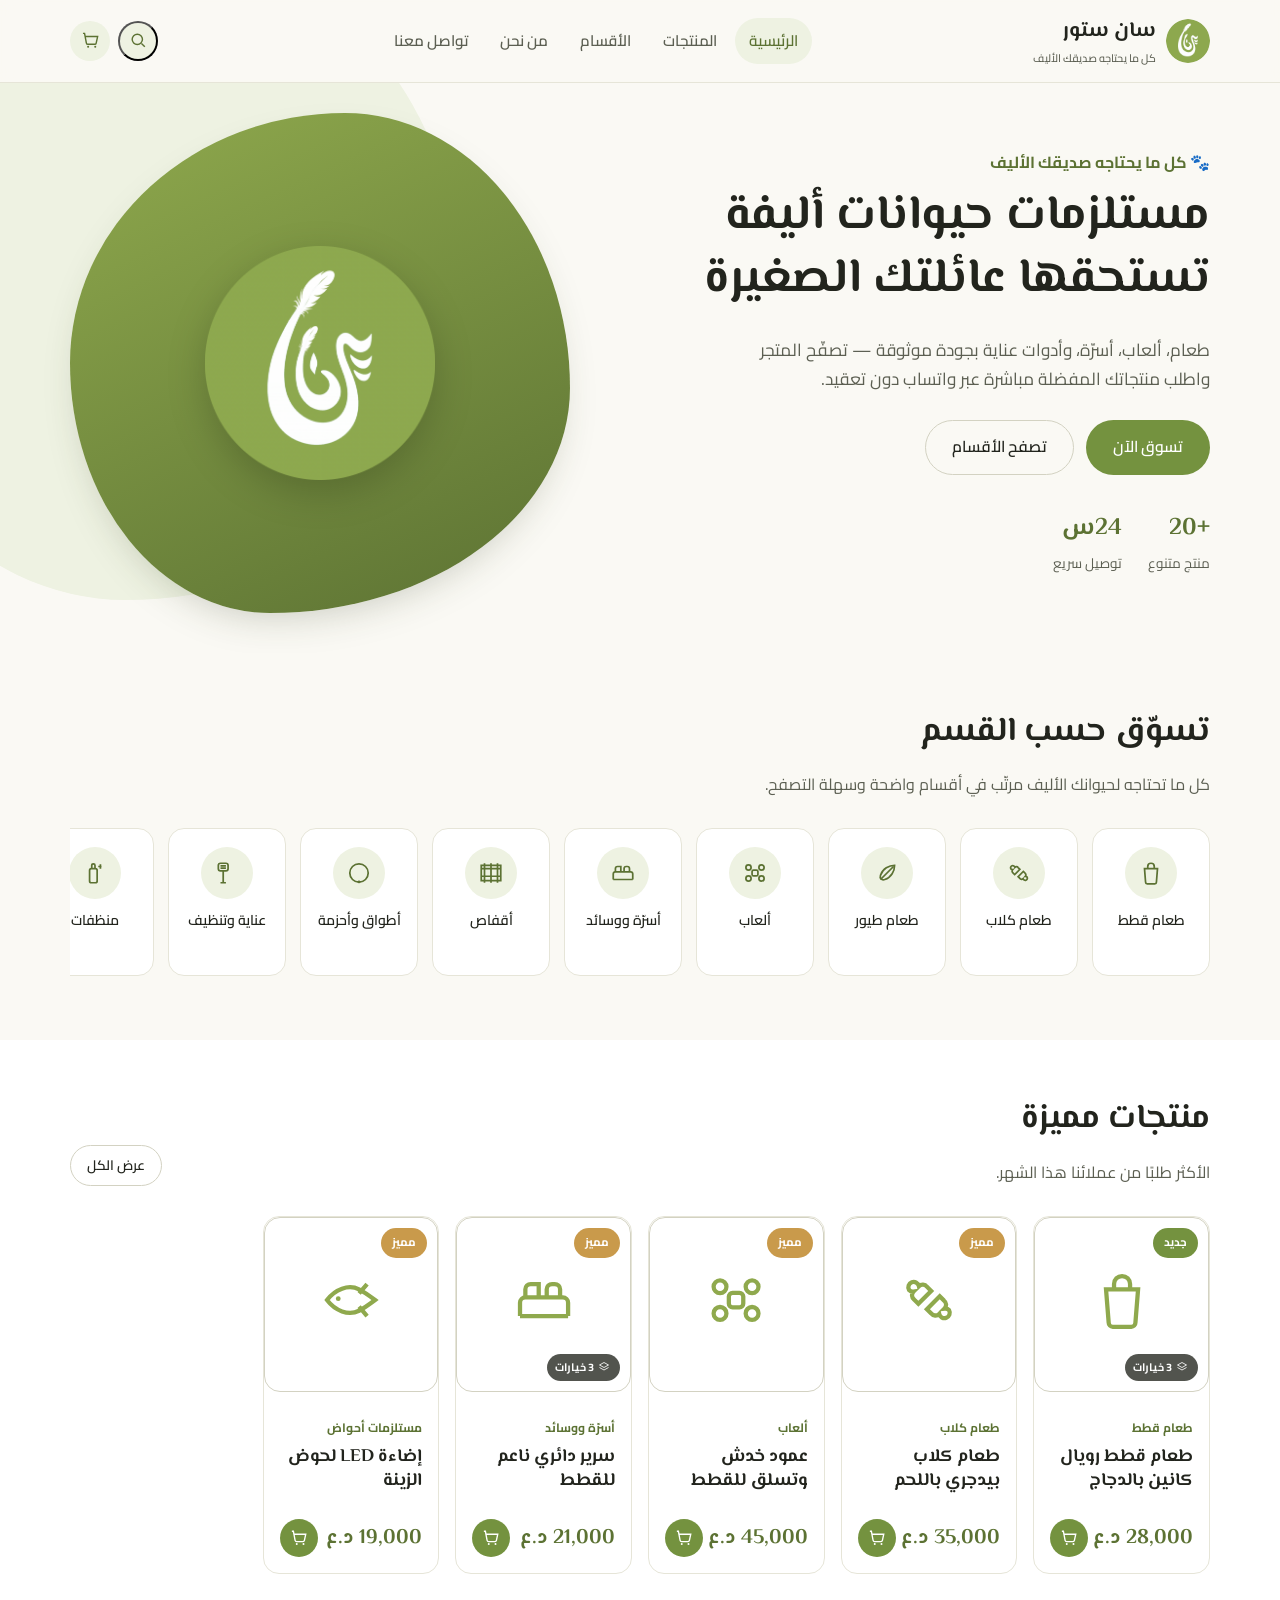
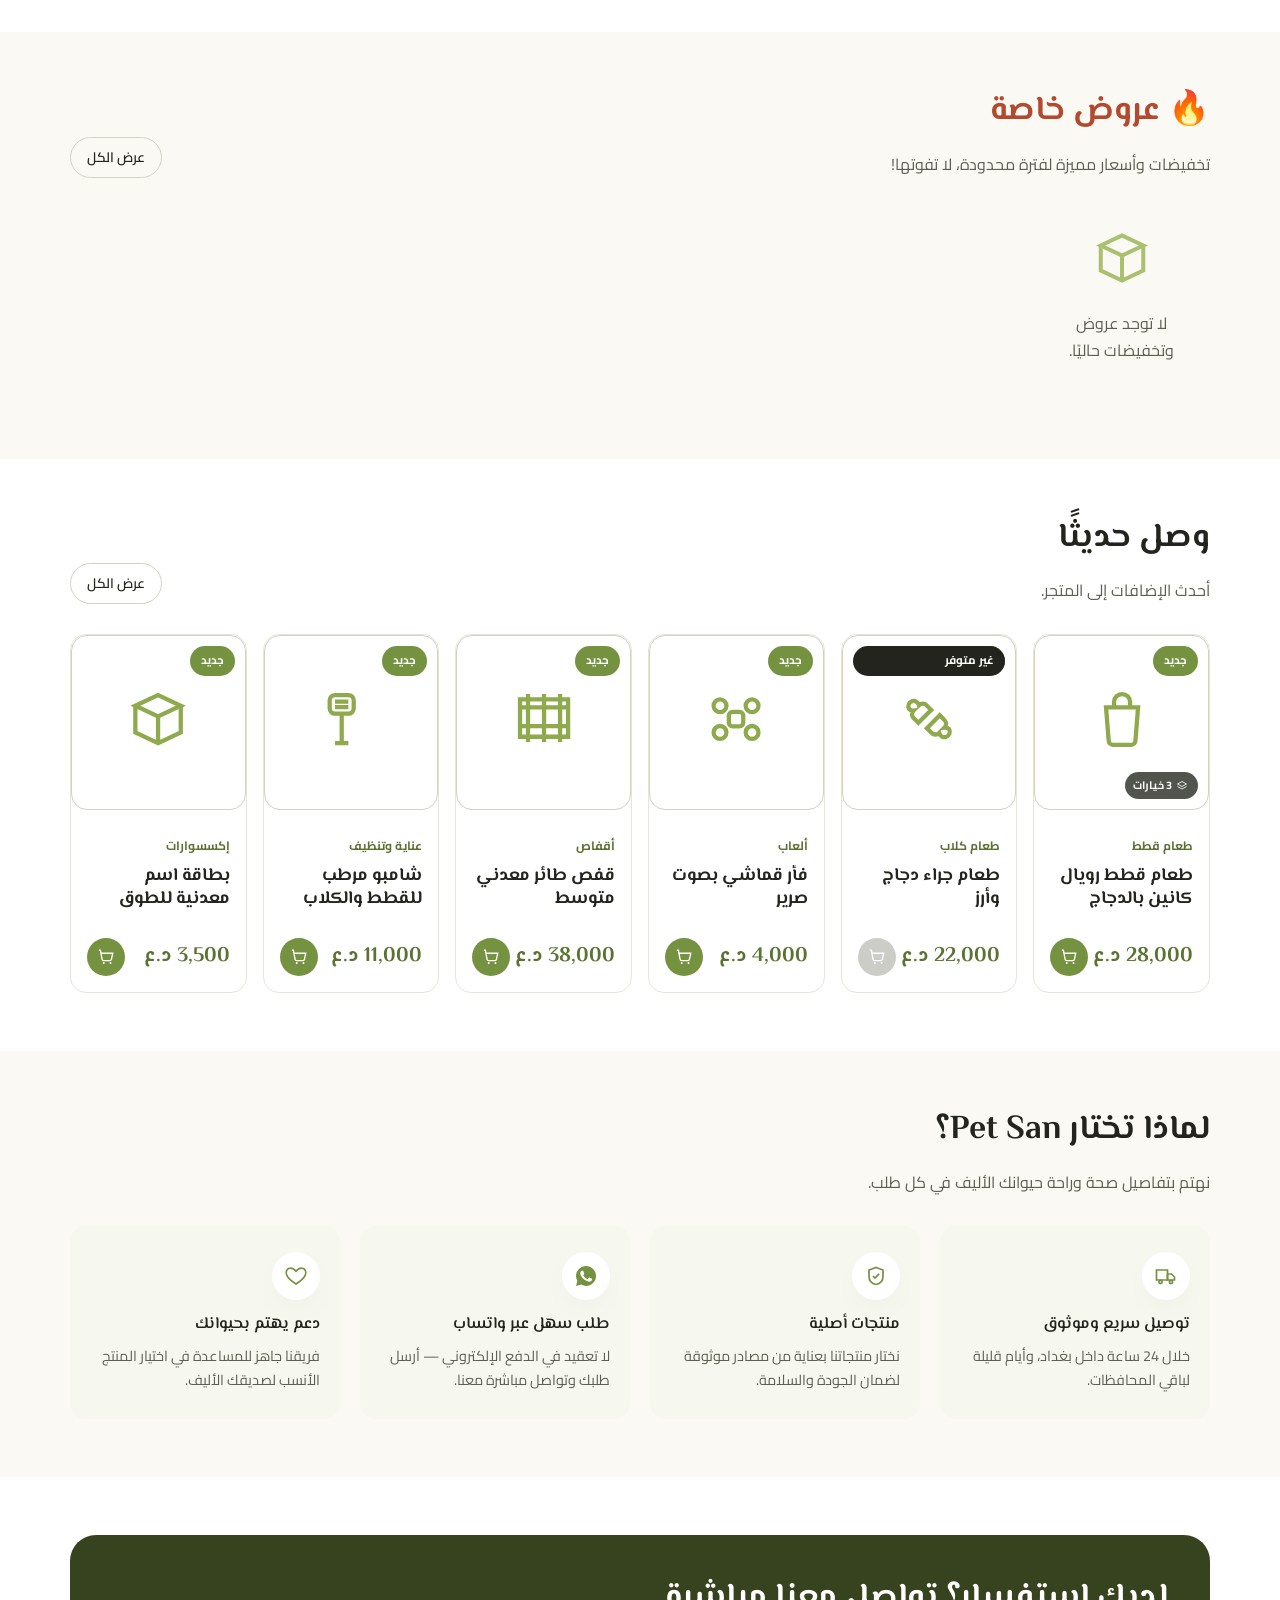
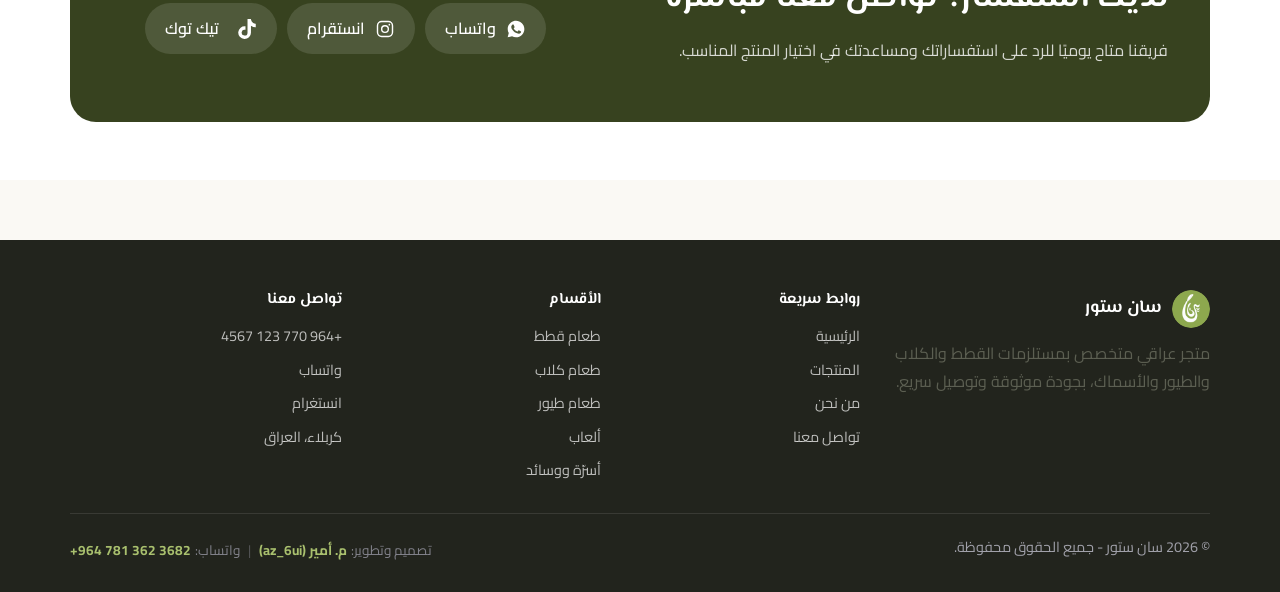
==== commit cdf7d592: "Update index.html" ====
--- a/index.html
+++ b/index.html
@@ -11,7 +11,7 @@
   <link rel="icon" href="assets/logo/logo.png">
   <link rel="stylesheet" href="css/style.css?v=28">
 <style>
-  /* === التعديلات التنسيقية وسلايدر الإعلانات === */
+  /* === التعديلات التنسيقية وسلايدر العروض الترويجية === */
   .hero-art { background: none !important; box-shadow: none !important; border-radius: 0 !important; width: 100% !important; }
   
   /* إصلاح الحجم والتقسيم في وضع سطح المكتب (الشاشات الكبيرة) */
@@ -34,17 +34,17 @@
       }
   }
 
-  .ads-slider-container {
+  .promo-slider-container {
       position: relative; width: 100%; aspect-ratio: 16 / 9;
       border-radius: var(--radius-lg, 16px); overflow: hidden;
       box-shadow: var(--shadow-lift); background: var(--olive-50); display: flex;
   }
-  .ads-slider-track { display: flex; width: 100%; height: 100%; transition: transform 0.4s ease-in-out; }
-  .ad-slide { flex: 0 0 100%; width: 100%; height: 100%; position: relative; }
-  .ad-slide img { width: 100%; height: 100%; object-fit: cover; }
-  .ads-dots { position: absolute; bottom: 12px; left: 50%; transform: translateX(-50%); display: flex; gap: 6px; z-index: 10; }
-  .ad-dot { width: 8px; height: 8px; border-radius: 50%; background: rgba(255,255,255,0.5); cursor: pointer; transition: background 0.3s, transform 0.3s; }
-  .ad-dot.active { background: var(--white, #fff); transform: scale(1.3); }
+  .promo-slider-track { display: flex; width: 100%; height: 100%; transition: transform 0.4s ease-in-out; }
+  .promo-slide { flex: 0 0 100%; width: 100%; height: 100%; position: relative; }
+  .promo-slide img { width: 100%; height: 100%; object-fit: cover; }
+  .promo-dots { position: absolute; bottom: 12px; left: 50%; transform: translateX(-50%); display: flex; gap: 6px; z-index: 10; }
+  .promo-dot { width: 8px; height: 8px; border-radius: 50%; background: rgba(255,255,255,0.5); cursor: pointer; transition: background 0.3s, transform 0.3s; }
+  .promo-dot.active { background: var(--white, #fff); transform: scale(1.3); }
   
   .hero-art-default { position: relative; aspect-ratio: 1 / 1; border-radius: 55% 45% 60% 40% / 50% 55% 45% 50%; background: linear-gradient(155deg, var(--olive-500), var(--olive-700)); display: flex; align-items: center; justify-content: center; box-shadow: var(--shadow-lift); }
   .hero-art-default img { width: 46%; filter: drop-shadow(0 12px 18px rgba(0,0,0,.18)); }
@@ -103,7 +103,7 @@
           <div><strong>24س</strong><span>توصيل سريع</span></div>
         </div>
       </div>
-      <div class="hero-art" id="heroAdsContainer"></div>
+      <div class="hero-art" id="heroPromoContainer"></div>
     </div>
   </section>
 
@@ -326,24 +326,24 @@
     const adminAds = Store.getAds();
     const codeAds = (typeof CODE_ADS !== "undefined") ? CODE_ADS : [];
     const ads = adminAds.concat(codeAds).sort((a, b) => (a.order || 0) - (b.order || 0));
-    const heroArt = document.getElementById("heroAdsContainer");
+    const heroArt = document.getElementById("heroPromoContainer");
     if (!heroArt) return;
     
     if (ads.length > 0) {
-        let trackHtml = '<div class="ads-slider-container"><div class="ads-slider-track" id="adsTrack">';
-        let dotsHtml = '<div class="ads-dots">';
+        let trackHtml = '<div class="promo-slider-container"><div class="promo-slider-track" id="promoTrack">';
+        let dotsHtml = '<div class="promo-dots">';
         
         ads.forEach((ad, index) => {
             const imgWrap = ad.link ? `<a href="${ad.link}" target="_blank" style="display:block;width:100%;height:100%;"><img src="${ad.image}"></a>` : `<img src="${ad.image}">`;
-            trackHtml += `<div class="ad-slide" data-index="${index}">${imgWrap}</div>`;
-            dotsHtml += `<div class="ad-dot ${index === 0 ? 'active' : ''}" data-target="${index}"></div>`;
+            trackHtml += `<div class="promo-slide" data-index="${index}">${imgWrap}</div>`;
+            dotsHtml += `<div class="promo-dot ${index === 0 ? 'active' : ''}" data-target="${index}"></div>`;
         });
         
         trackHtml += '</div>' + dotsHtml + '</div></div>';
         heroArt.innerHTML = trackHtml;
         
-        const track = document.getElementById("adsTrack");
-        const dots = document.querySelectorAll(".ad-dot");
+        const track = document.getElementById("promoTrack");
+        const dots = document.querySelectorAll(".promo-dot");
         let currentIndex = 0;
         
         function goToSlide(index) {
